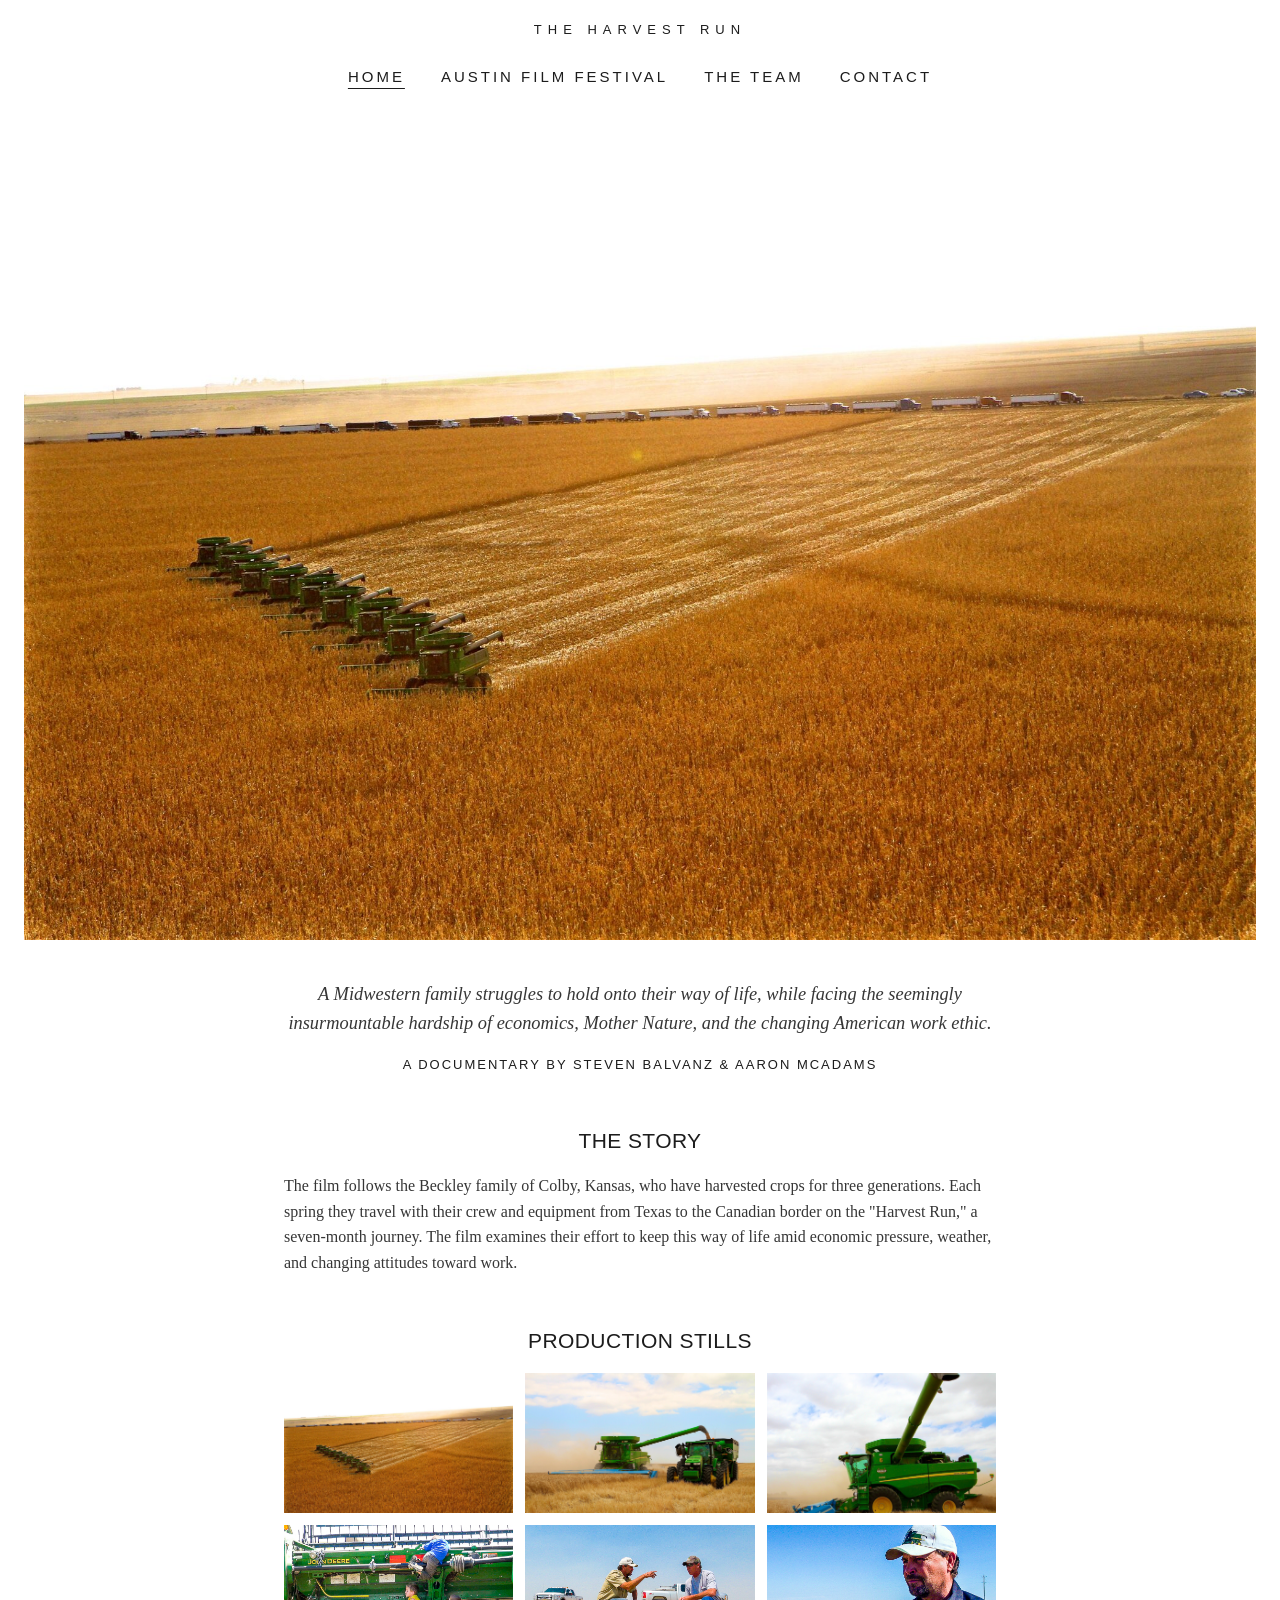
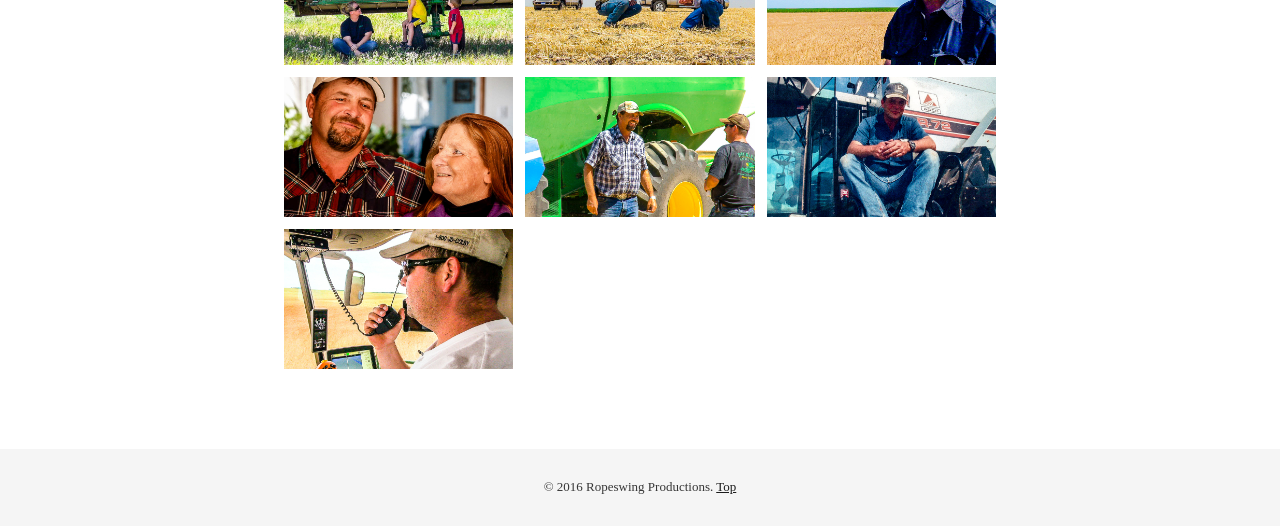
==== index.html @ 019c415d "Match original Harvest Run site styling: white layout, sans headings, header image Co-Authored-By: C" ====
<!DOCTYPE html>
<html lang="en">
<head>
<meta charset="utf-8">
<meta name="viewport" content="width=device-width, initial-scale=1">
<title>The Harvest Run</title>
<link rel="stylesheet" href="/style.css">
</head>
<body>
<header>
  <p class="site-title"><a href="/">The Harvest Run</a></p>
  <nav>
    <a href="/" class="active">Home</a>
    <a href="/aff2016">Austin Film Festival</a>
    <a href="/the-team">The Team</a>
    <a href="/contact">Contact</a>
  </nav>
  <img class="hero" src="/images/still-01.jpg" alt="The Harvest Run">
</header>
<main>
  <p class="tagline">A Midwestern family struggles to hold onto their way of life, while facing the seemingly insurmountable hardship of economics, Mother Nature, and the changing American work ethic.</p>
  <p class="credit">A documentary by Steven Balvanz &amp; Aaron McAdams</p>

  <h2 id="thefilm">The Story</h2>
  <p>The film follows the Beckley family of Colby, Kansas, who have harvested crops for three generations. Each spring they travel with their crew and equipment from Texas to the Canadian border on the "Harvest Run," a seven-month journey. The film examines their effort to keep this way of life amid economic pressure, weather, and changing attitudes toward work.</p>

  <h2 id="trailer">Production Stills</h2>
  <div class="gallery">
    <img src="/images/still-01.jpg" alt="Harvest Run production still: combines in a line across a wheat field, with a convoy of grain trucks">
    <img src="/images/still-02.jpg" alt="Harvest Run production still: a combine and grain cart harvesting wheat">
    <img src="/images/still-03.jpg" alt="Harvest Run production still: a John Deere combine unloading grain">
    <img src="/images/still-04.jpg" alt="Harvest Run production still: a family watches children climb on a John Deere header">
    <img src="/images/still-05.jpg" alt="Harvest Run production still: two men talk in a stubble field beside pickup trucks">
    <img src="/images/still-06.jpg" alt="Harvest Run production still: a man in a cap and a white field">
    <img src="/images/still-07.jpg" alt="Harvest Run production still: an older couple smiling together">
    <img src="/images/still-08.jpg" alt="Harvest Run production still: two men laughing beside a combine">
    <img src="/images/still-09.jpg" alt="Harvest Run production still: a man sitting on the ladder of a combine">
    <img src="/images/still-10.jpg" alt="Harvest Run production still: a man using a radio in a combine cab">
  </div>
</main>
<footer>
  &copy; 2016 Ropeswing Productions. <a href="#top">Top</a>
</footer>
</body>
</html>
---- style.css ----
* { box-sizing: border-box; }
body { margin: 0; font-family: "Georgia", "Times New Roman", serif; font-weight: 500; background: #ffffff; color: #363636; font-size: 16px; line-height: 1.6; }
a { color: #1c1c1c; }
.sans { font-family: "Helvetica Neue", Helvetica, Arial, sans-serif; }

header { padding: 20px 24px 0; text-align: center; }
header .site-title { margin: 0; font-family: "Helvetica Neue", Helvetica, Arial, sans-serif; font-size: 13px; font-weight: 400; letter-spacing: 6px; text-transform: uppercase; }
header .site-title a { color: #1c1c1c; text-decoration: none; }
nav { margin-top: 10px; }
nav a { display: inline-block; padding: 14px 16px; font-family: "Helvetica Neue", Helvetica, Arial, sans-serif; font-size: 15px; letter-spacing: 3px; text-transform: uppercase; color: #1c1c1c; text-decoration: none; }
nav a.active, nav a:hover { text-decoration: underline; text-underline-offset: 6px; }

.hero { display: block; width: 100%; height: auto; margin-top: 16px; }

main { max-width: 760px; margin: 0 auto; padding: 40px 24px; }
h2 { font-family: "Helvetica Neue", Helvetica, Arial, sans-serif; font-weight: 400; font-size: 21px; letter-spacing: 0.4px; text-transform: uppercase; color: #1c1c1c; text-align: center; margin: 48px 0 16px; }
.tagline { font-size: 1.15rem; font-style: italic; text-align: center; margin: 0 0 1rem; }
.credit { text-align: center; font-family: "Helvetica Neue", Helvetica, Arial, sans-serif; text-transform: uppercase; letter-spacing: 2px; font-size: 13px; color: #1c1c1c; }
.gallery { display: grid; grid-template-columns: repeat(auto-fill, minmax(200px, 1fr)); gap: 12px; margin-top: 16px; }
.gallery img { width: 100%; height: 140px; object-fit: cover; display: block; }
.team-member { margin-bottom: 2rem; text-align: center; }
.team-member h3 { margin: 0; font-family: "Helvetica Neue", Helvetica, Arial, sans-serif; font-weight: 400; font-size: 16px; letter-spacing: 2px; text-transform: uppercase; color: #1c1c1c; }
.team-member .role { color: #6b6b6b; font-style: italic; margin: 0 0 0.4rem; }
.screening { margin-bottom: 1.5rem; text-align: center; }
.poster { display: block; max-width: 360px; width: 100%; margin: 24px auto; }
footer { text-align: center; padding: 28px 24px; font-size: 13px; color: #363636; background: #f5f5f5; margin-top: 40px; }
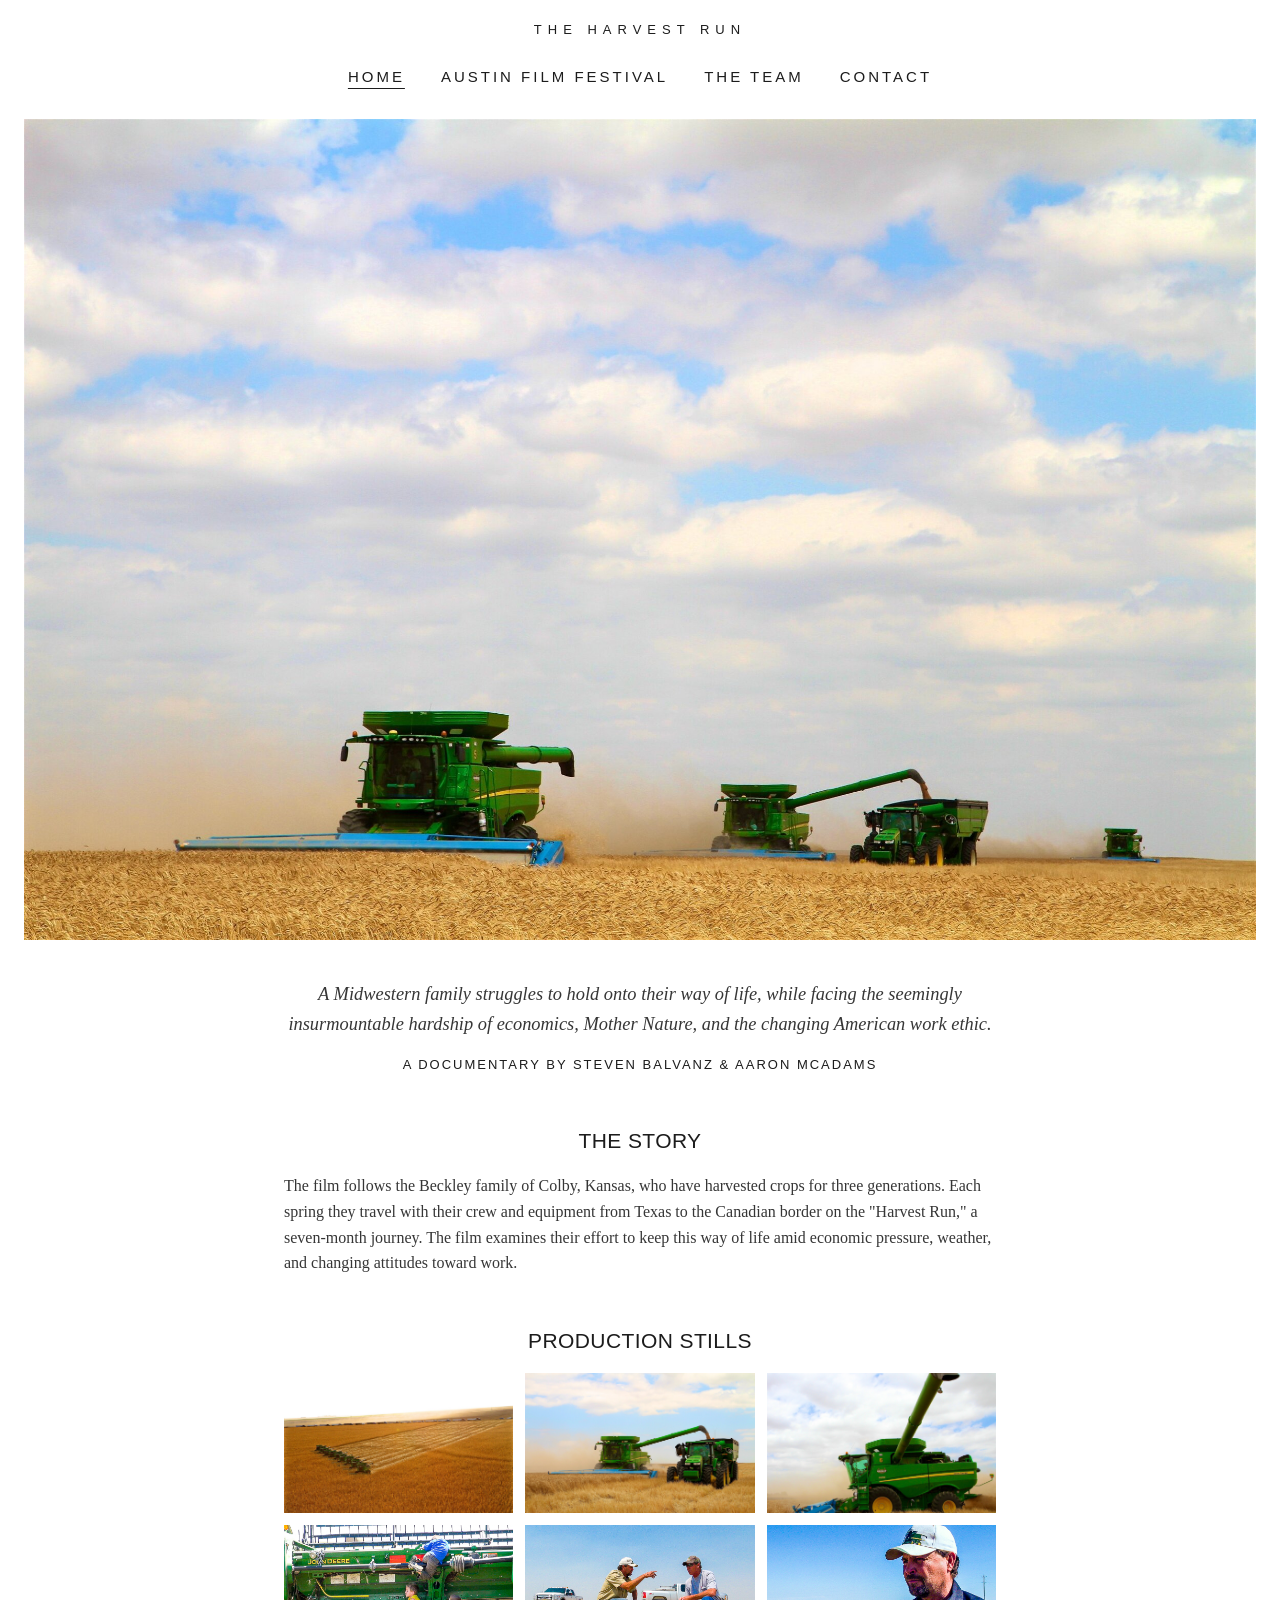
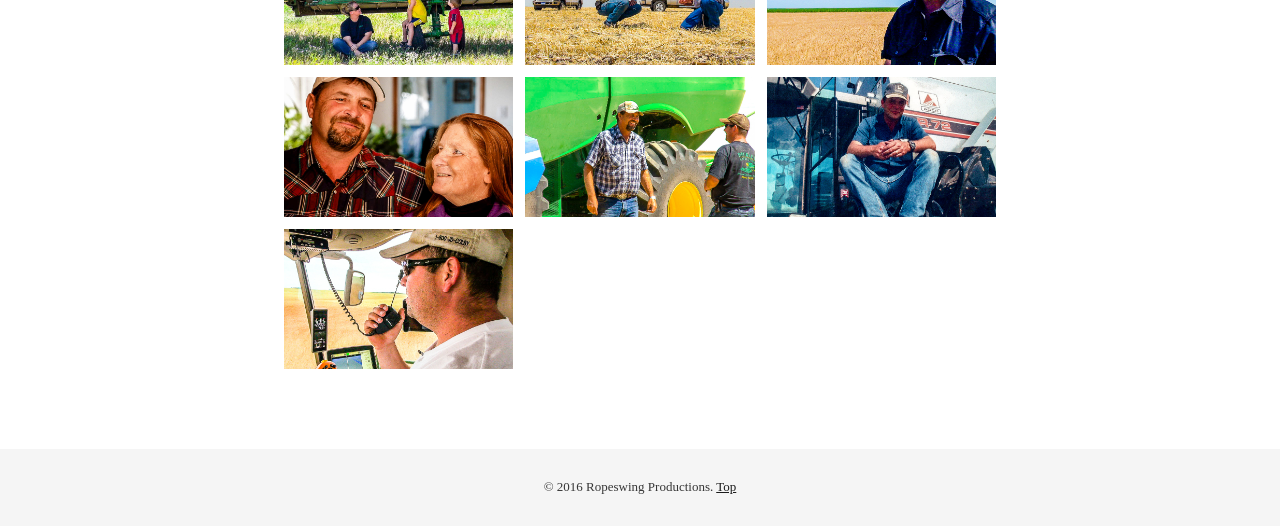
==== commit ad781d39: "Use main header photo on homepage Co-Authored-By: Claude Haiku 5.5 <noreply@anthropic.com> Claude-Se" ====
--- a/index.html
+++ b/index.html
@@ -15,7 +15,7 @@
     <a href="/the-team">The Team</a>
     <a href="/contact">Contact</a>
   </nav>
-  <img class="hero" src="/images/still-01.jpg" alt="The Harvest Run">
+  <img class="hero" src="/images/hero.jpg" alt="The Harvest Run">
 </header>
 <main>
   <p class="tagline">A Midwestern family struggles to hold onto their way of life, while facing the seemingly insurmountable hardship of economics, Mother Nature, and the changing American work ethic.</p>
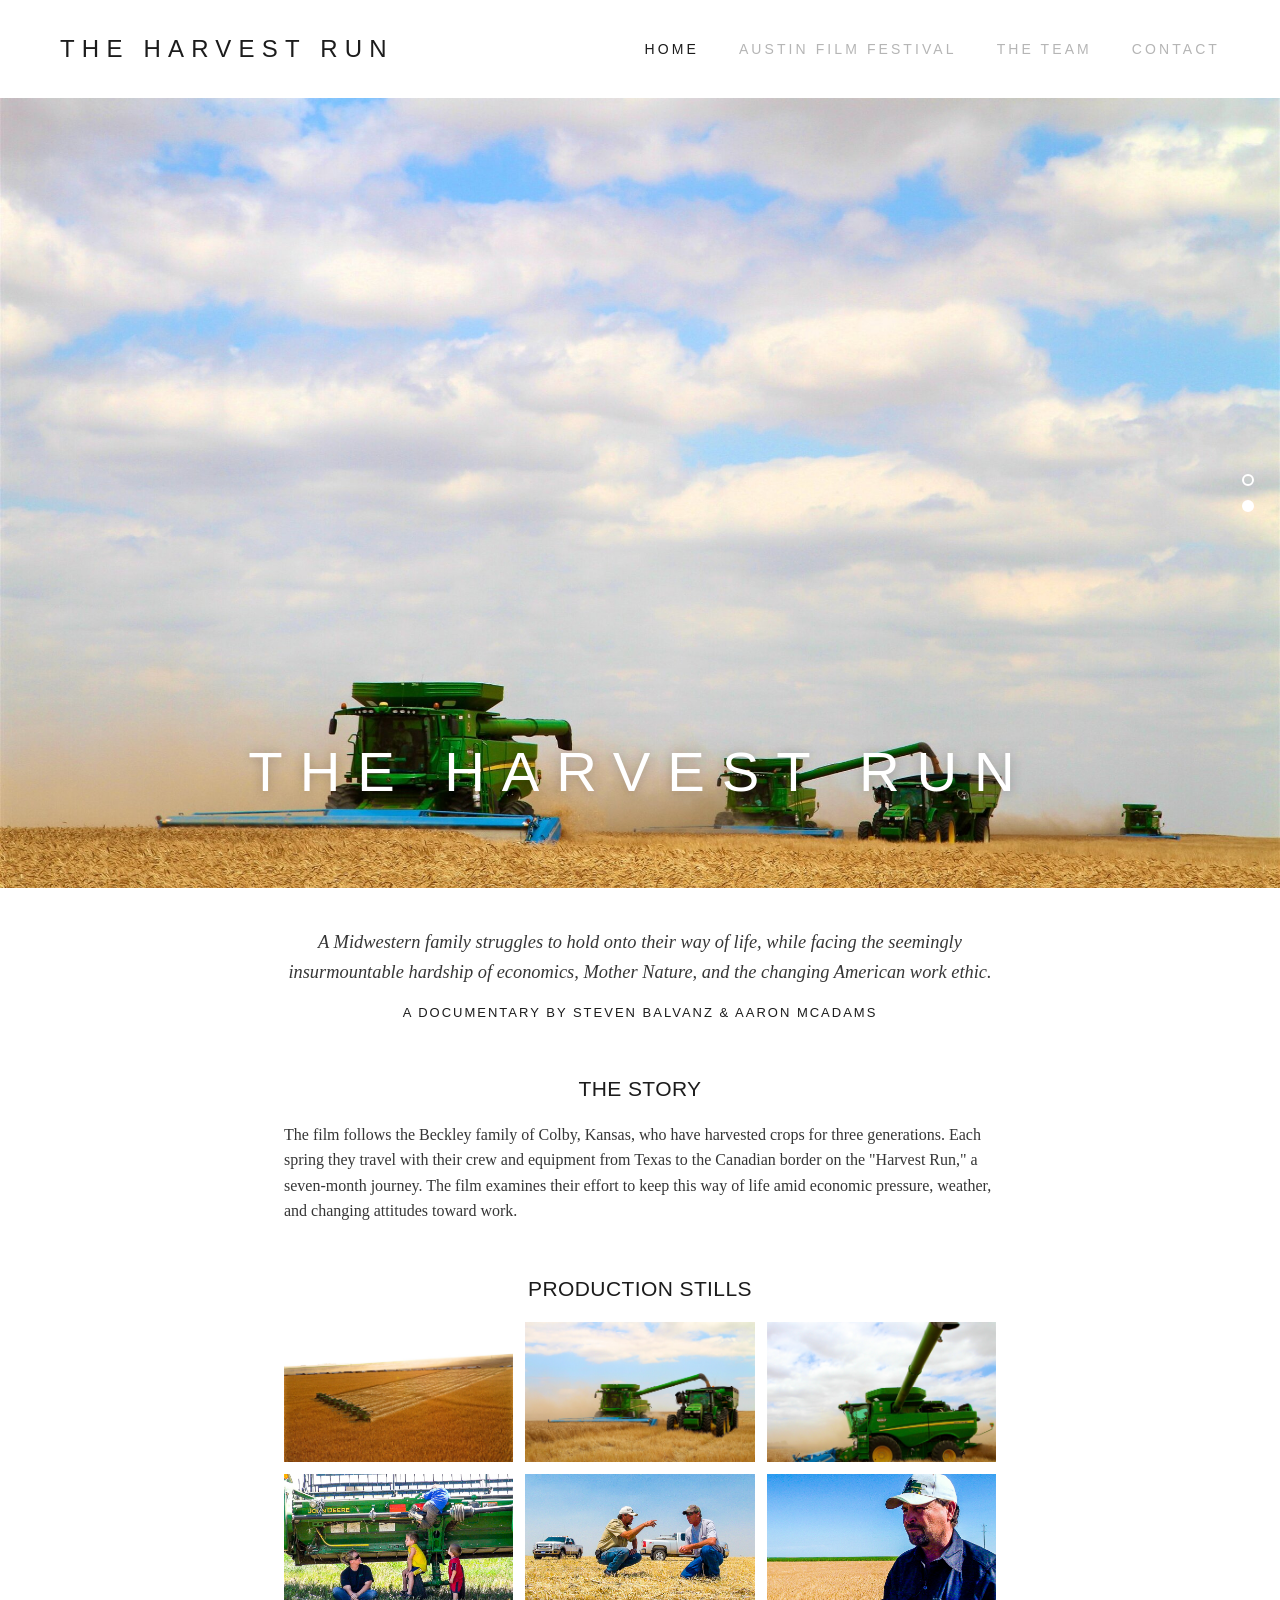
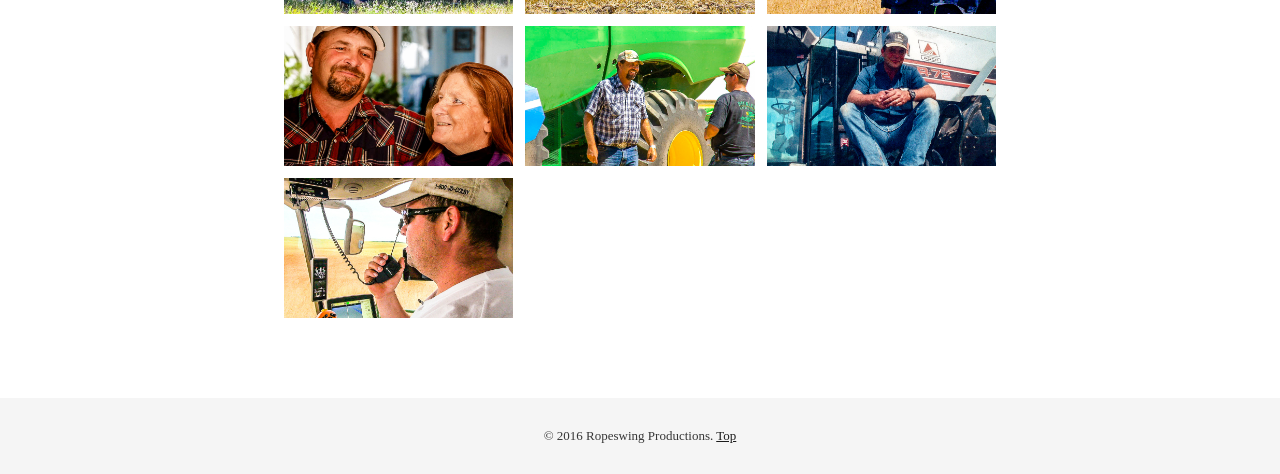
==== commit abeaab3e: "Match original header and full-width banner with title over photo Co-Authored-By: Claude Haiku 5.5 <" ====
--- a/index.html
+++ b/index.html
@@ -8,15 +8,19 @@
 </head>
 <body>
 <header>
-  <p class="site-title"><a href="/">The Harvest Run</a></p>
+  <h1><a href="/">The Harvest Run</a></h1>
   <nav>
     <a href="/" class="active">Home</a>
     <a href="/aff2016">Austin Film Festival</a>
     <a href="/the-team">The Team</a>
     <a href="/contact">Contact</a>
   </nav>
-  <img class="hero" src="/images/hero.jpg" alt="The Harvest Run">
 </header>
+<section class="banner">
+  <img src="/images/hero.jpg" alt="The Harvest Run">
+  <h2 class="banner-title">The Harvest Run</h2>
+  <div class="dots"><span></span><span class="on"></span></div>
+</section>
 <main>
   <p class="tagline">A Midwestern family struggles to hold onto their way of life, while facing the seemingly insurmountable hardship of economics, Mother Nature, and the changing American work ethic.</p>
   <p class="credit">A documentary by Steven Balvanz &amp; Aaron McAdams</p>
--- a/style.css
+++ b/style.css
@@ -1,16 +1,22 @@
 * { box-sizing: border-box; }
 body { margin: 0; font-family: "Georgia", "Times New Roman", serif; font-weight: 500; background: #ffffff; color: #363636; font-size: 16px; line-height: 1.6; }
 a { color: #1c1c1c; }
-.sans { font-family: "Helvetica Neue", Helvetica, Arial, sans-serif; }
 
-header { padding: 20px 24px 0; text-align: center; }
-header .site-title { margin: 0; font-family: "Helvetica Neue", Helvetica, Arial, sans-serif; font-size: 13px; font-weight: 400; letter-spacing: 6px; text-transform: uppercase; }
-header .site-title a { color: #1c1c1c; text-decoration: none; }
-nav { margin-top: 10px; }
-nav a { display: inline-block; padding: 14px 16px; font-family: "Helvetica Neue", Helvetica, Arial, sans-serif; font-size: 15px; letter-spacing: 3px; text-transform: uppercase; color: #1c1c1c; text-decoration: none; }
-nav a.active, nav a:hover { text-decoration: underline; text-underline-offset: 6px; }
+/* Top bar: logo left, nav right */
+header { display: flex; justify-content: space-between; align-items: center; flex-wrap: wrap; padding: 30px 60px; background: #ffffff; }
+header h1, header .site-title { margin: 0; font-family: "Helvetica Neue", Helvetica, Arial, sans-serif; font-size: 24px; font-weight: 300; letter-spacing: 0.3em; text-transform: uppercase; }
+header h1 a, header .site-title a { color: #1c1c1c; text-decoration: none; }
+nav { display: flex; gap: 40px; }
+nav a { font-family: "Helvetica Neue", Helvetica, Arial, sans-serif; font-size: 14px; font-weight: 300; letter-spacing: 0.22em; text-transform: uppercase; color: #b5b5b5; text-decoration: none; }
+nav a.active, nav a:hover { color: #1c1c1c; }
 
-.hero { display: block; width: 100%; height: auto; margin-top: 16px; }
+/* Banner with title over the photo (home page) */
+.banner { position: relative; width: 100%; height: calc(100vh - 110px); min-height: 520px; overflow: hidden; background: #ddd; }
+.banner img { position: absolute; inset: 0; width: 100%; height: 100%; object-fit: cover; }
+.banner-title { position: absolute; left: 0; right: 0; bottom: 9%; margin: 0; text-align: center; color: #ffffff; font-family: "Helvetica Neue", Helvetica, Arial, sans-serif; font-weight: 300; font-size: clamp(32px, 4.4vw, 64px); letter-spacing: 0.3em; text-transform: uppercase; text-shadow: 0 1px 12px rgba(0,0,0,0.25); }
+.dots { position: absolute; right: 26px; top: 50%; transform: translateY(-50%); display: flex; flex-direction: column; gap: 14px; }
+.dots span { width: 12px; height: 12px; border: 2px solid #ffffff; border-radius: 50%; box-sizing: border-box; background: transparent; }
+.dots span.on { background: #ffffff; }
 
 main { max-width: 760px; margin: 0 auto; padding: 40px 24px; }
 h2 { font-family: "Helvetica Neue", Helvetica, Arial, sans-serif; font-weight: 400; font-size: 21px; letter-spacing: 0.4px; text-transform: uppercase; color: #1c1c1c; text-align: center; margin: 48px 0 16px; }
@@ -24,3 +30,10 @@
 .screening { margin-bottom: 1.5rem; text-align: center; }
 .poster { display: block; max-width: 360px; width: 100%; margin: 24px auto; }
 footer { text-align: center; padding: 28px 24px; font-size: 13px; color: #363636; background: #f5f5f5; margin-top: 40px; }
+
+@media (max-width: 720px) {
+  header { padding: 20px 24px; }
+  nav { gap: 18px; }
+  nav a { font-size: 11px; letter-spacing: 0.12em; }
+  header h1, header .site-title { font-size: 18px; }
+}
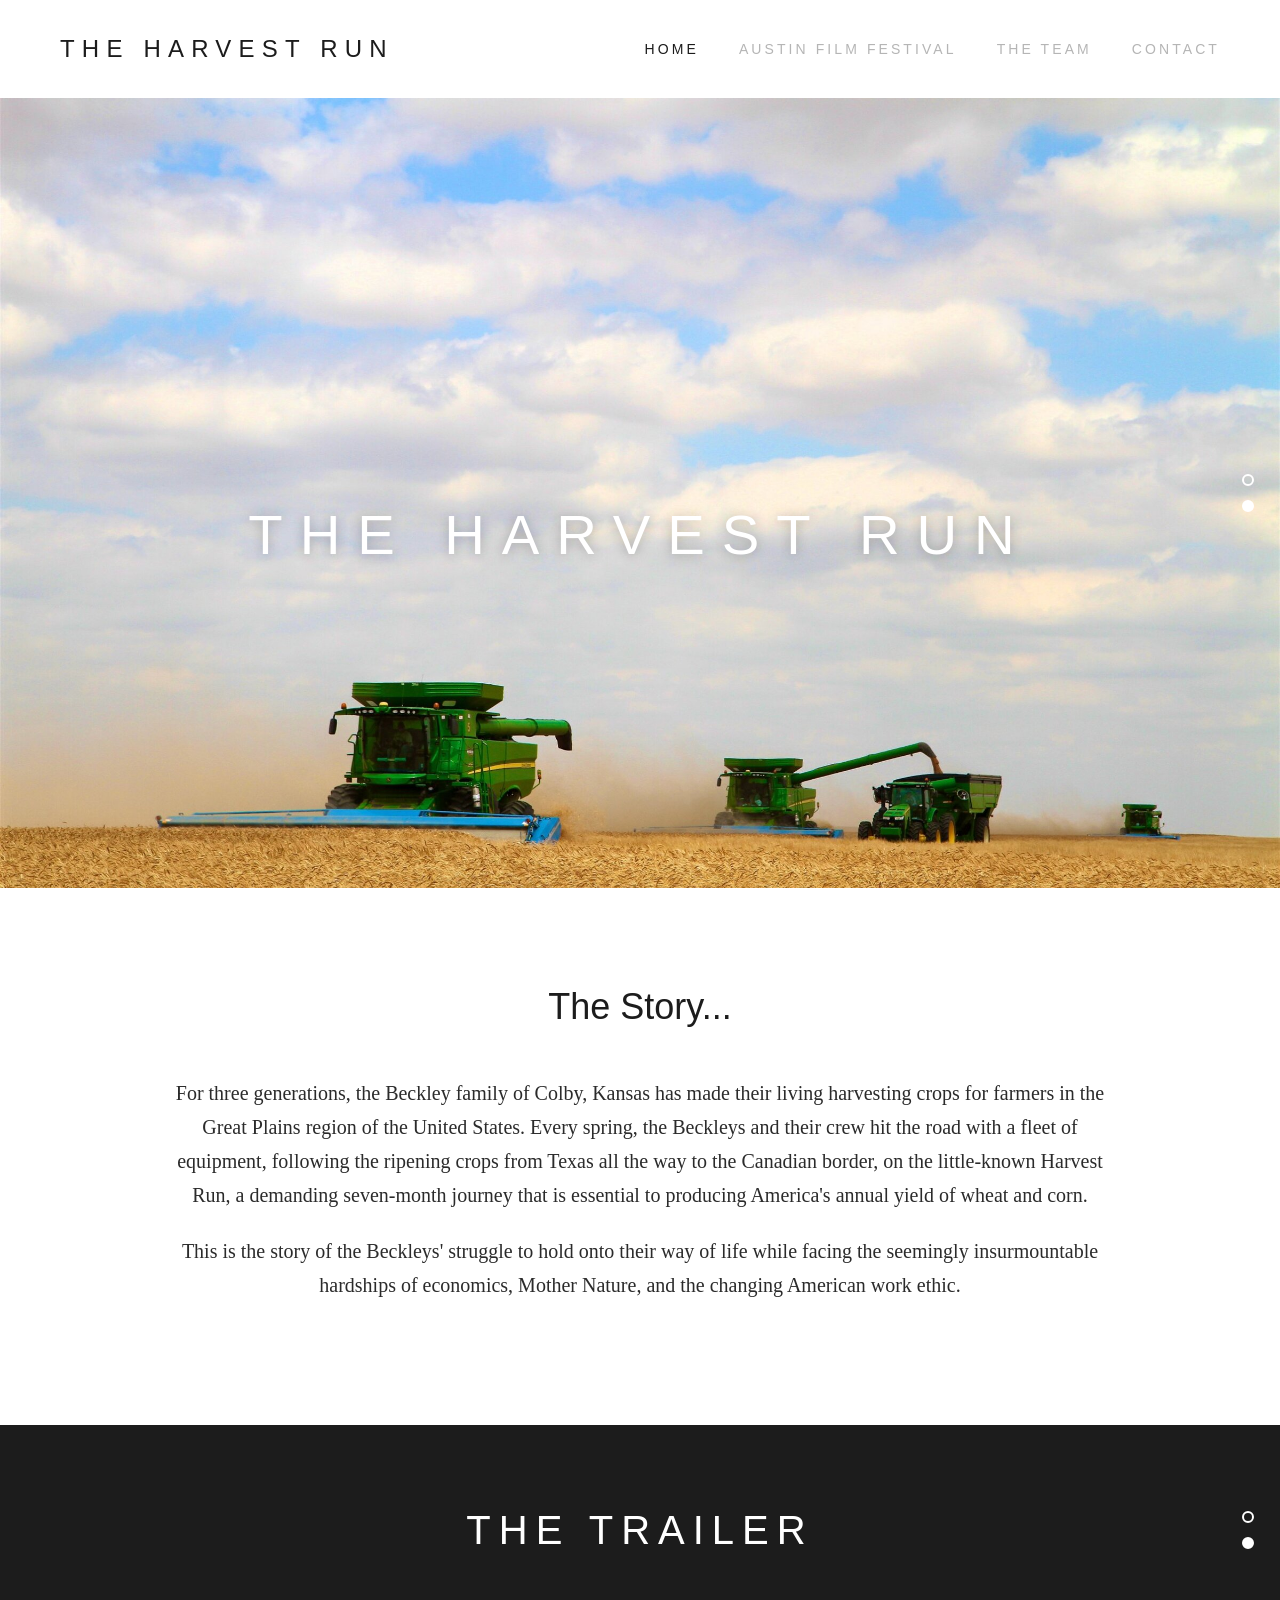
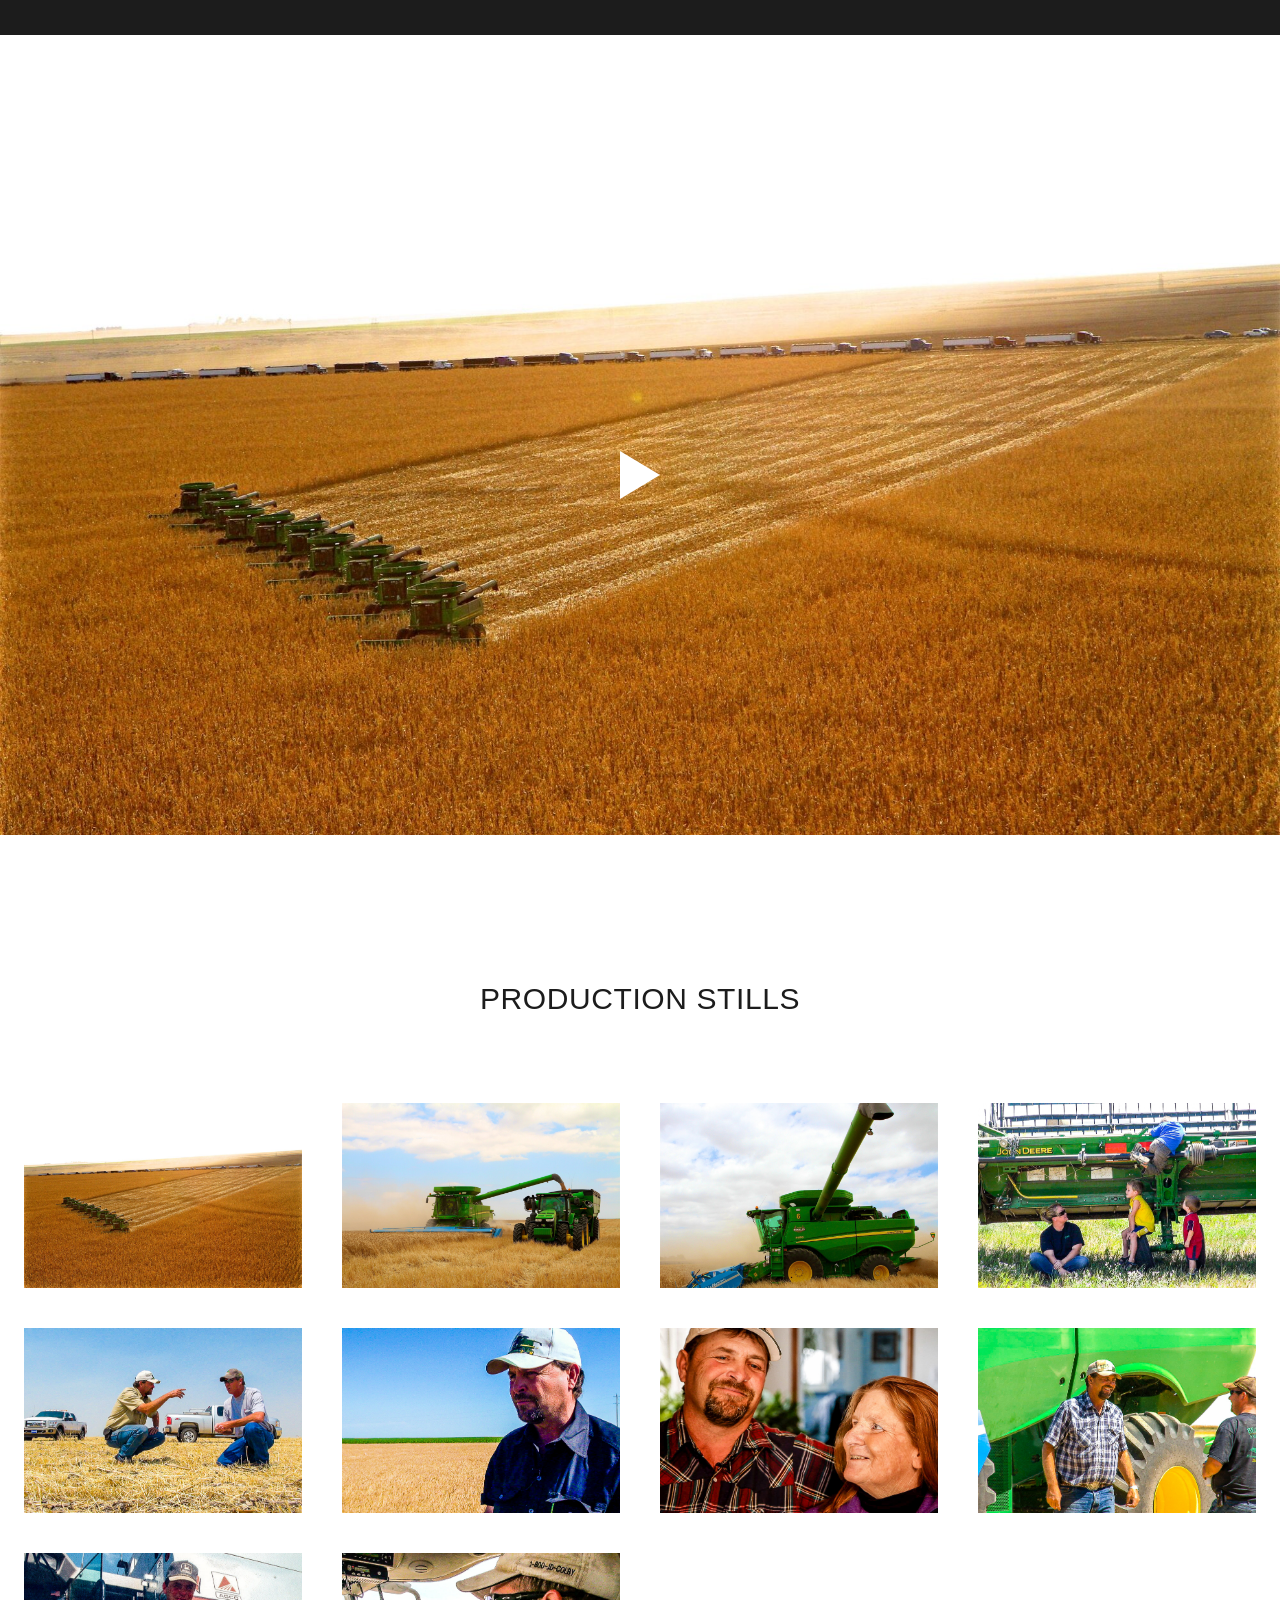
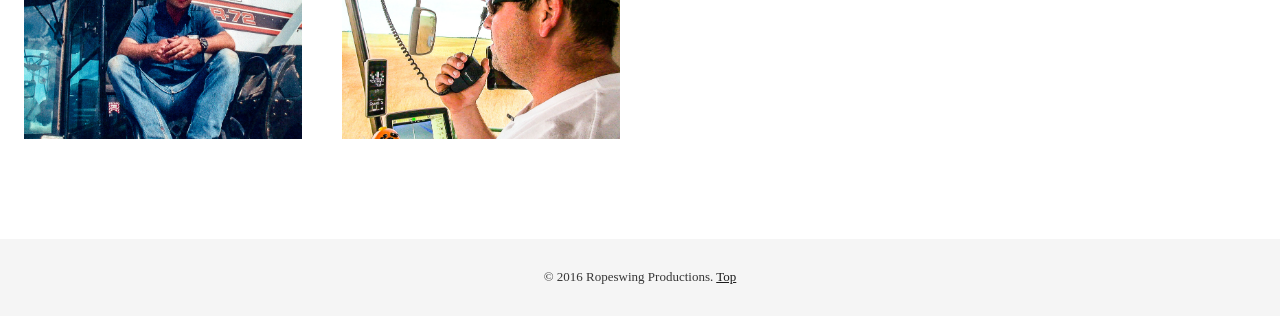
==== commit bb7d9e4a: "Match original story, trailer, and stills sections; add Vimeo embed slot Co-Authored-By: Claude Haik" ====
--- a/index.html
+++ b/index.html
@@ -16,20 +16,34 @@
     <a href="/contact">Contact</a>
   </nav>
 </header>
+
 <section class="banner">
   <img src="/images/hero.jpg" alt="The Harvest Run">
   <h2 class="banner-title">The Harvest Run</h2>
   <div class="dots"><span></span><span class="on"></span></div>
 </section>
-<main>
-  <p class="tagline">A Midwestern family struggles to hold onto their way of life, while facing the seemingly insurmountable hardship of economics, Mother Nature, and the changing American work ethic.</p>
-  <p class="credit">A documentary by Steven Balvanz &amp; Aaron McAdams</p>
 
-  <h2 id="thefilm">The Story</h2>
-  <p>The film follows the Beckley family of Colby, Kansas, who have harvested crops for three generations. Each spring they travel with their crew and equipment from Texas to the Canadian border on the "Harvest Run," a seven-month journey. The film examines their effort to keep this way of life amid economic pressure, weather, and changing attitudes toward work.</p>
+<section class="story" id="thefilm">
+  <h2>The Story...</h2>
+  <p>For three generations, the Beckley family of Colby, Kansas has made their living harvesting crops for farmers in the Great Plains region of the United States. Every spring, the Beckleys and their crew hit the road with a fleet of equipment, following the ripening crops from Texas all the way to the Canadian border, on the little-known Harvest Run, a demanding seven-month journey that is essential to producing America's annual yield of wheat and corn.</p>
+  <p>This is the story of the Beckleys' struggle to hold onto their way of life while facing the seemingly insurmountable hardships of economics, Mother Nature, and the changing American work ethic.</p>
+</section>
 
-  <h2 id="trailer">Production Stills</h2>
-  <div class="gallery">
+<section class="trailer-band" id="trailer">
+  <h2>The Trailer</h2>
+  <div class="dots"><span></span><span class="on"></span></div>
+</section>
+
+<section class="trailer">
+  <!-- Once the Vimeo video ID is known, replace the poster block below with:
+       <iframe src="https://player.vimeo.com/video/VIDEO_ID" allow="autoplay; fullscreen; picture-in-picture" allowfullscreen title="The Harvest Run trailer"></iframe> -->
+  <img src="/images/still-01.jpg" alt="The Harvest Run trailer">
+  <span class="play" aria-hidden="true"></span>
+</section>
+
+<section class="stills">
+  <h2>Production Stills</h2>
+  <div class="grid">
     <img src="/images/still-01.jpg" alt="Harvest Run production still: combines in a line across a wheat field, with a convoy of grain trucks">
     <img src="/images/still-02.jpg" alt="Harvest Run production still: a combine and grain cart harvesting wheat">
     <img src="/images/still-03.jpg" alt="Harvest Run production still: a John Deere combine unloading grain">
@@ -41,7 +55,8 @@
     <img src="/images/still-09.jpg" alt="Harvest Run production still: a man sitting on the ladder of a combine">
     <img src="/images/still-10.jpg" alt="Harvest Run production still: a man using a radio in a combine cab">
   </div>
-</main>
+</section>
+
 <footer>
   &copy; 2016 Ropeswing Productions. <a href="#top">Top</a>
 </footer>
--- a/style.css
+++ b/style.css
@@ -13,27 +13,52 @@
 /* Banner with title over the photo (home page) */
 .banner { position: relative; width: 100%; height: calc(100vh - 110px); min-height: 520px; overflow: hidden; background: #ddd; }
 .banner img { position: absolute; inset: 0; width: 100%; height: 100%; object-fit: cover; }
-.banner-title { position: absolute; left: 0; right: 0; bottom: 9%; margin: 0; text-align: center; color: #ffffff; font-family: "Helvetica Neue", Helvetica, Arial, sans-serif; font-weight: 300; font-size: clamp(32px, 4.4vw, 64px); letter-spacing: 0.3em; text-transform: uppercase; text-shadow: 0 1px 12px rgba(0,0,0,0.25); }
+.banner-title { position: absolute; left: 0; right: 0; bottom: 39%; margin: 0; text-align: center; color: #ffffff; font-family: "Helvetica Neue", Helvetica, Arial, sans-serif; font-weight: 300; font-size: clamp(32px, 4.4vw, 64px); letter-spacing: 0.3em; text-transform: uppercase; text-shadow: 0 1px 12px rgba(0,0,0,0.25); }
 .dots { position: absolute; right: 26px; top: 50%; transform: translateY(-50%); display: flex; flex-direction: column; gap: 14px; }
 .dots span { width: 12px; height: 12px; border: 2px solid #ffffff; border-radius: 50%; box-sizing: border-box; background: transparent; }
 .dots span.on { background: #ffffff; }
 
+h2 { font-family: "Helvetica Neue", Helvetica, Arial, sans-serif; font-weight: 400; font-size: 21px; letter-spacing: 0.4px; text-transform: uppercase; color: #1c1c1c; text-align: center; margin: 0 0 40px; }
+
+/* Story */
+.story { max-width: 1000px; margin: 0 auto; padding: 90px 24px 60px; text-align: center; }
+.story h2 { font-size: 36px; font-weight: 300; letter-spacing: 0; text-transform: none; margin-bottom: 40px; }
+.story p { font-size: 20px; line-height: 1.7; color: #2b2b2b; margin: 0 0 1.4rem; }
+
+/* Trailer band */
+.trailer-band { position: relative; background: #1c1c1c; height: 210px; display: flex; align-items: center; justify-content: center; margin-top: 40px; }
+.trailer-band h2 { color: #ffffff; margin: 0; font-size: 40px; font-weight: 300; letter-spacing: 0.2em; }
+.trailer-band .dots { right: 26px; }
+
+/* Trailer video */
+.trailer { position: relative; max-width: 1400px; aspect-ratio: 16 / 9; margin: 80px auto; overflow: hidden; background: #ddd; }
+.trailer img { width: 100%; height: 100%; object-fit: cover; display: block; }
+.trailer iframe { position: absolute; inset: 0; width: 100%; height: 100%; border: 0; }
+.play { position: absolute; left: 50%; top: 50%; transform: translate(-50%, -50%); width: 0; height: 0; border-left: 40px solid #ffffff; border-top: 24px solid transparent; border-bottom: 24px solid transparent; }
+
+/* Stills */
+.stills { max-width: 1400px; margin: 0 auto; padding: 60px 24px 100px; }
+.stills h2 { margin-bottom: 80px; font-size: 30px; font-weight: 300; letter-spacing: 0.02em; }
+.stills .grid { display: grid; grid-template-columns: repeat(4, 1fr); gap: 40px; }
+.stills .grid img { width: 100%; aspect-ratio: 3 / 2; object-fit: cover; display: block; }
+
+footer { text-align: center; padding: 28px 24px; font-size: 13px; color: #363636; background: #f5f5f5; }
+
+/* Inner pages (Austin Film Festival, The Team, Contact) */
 main { max-width: 760px; margin: 0 auto; padding: 40px 24px; }
-h2 { font-family: "Helvetica Neue", Helvetica, Arial, sans-serif; font-weight: 400; font-size: 21px; letter-spacing: 0.4px; text-transform: uppercase; color: #1c1c1c; text-align: center; margin: 48px 0 16px; }
-.tagline { font-size: 1.15rem; font-style: italic; text-align: center; margin: 0 0 1rem; }
-.credit { text-align: center; font-family: "Helvetica Neue", Helvetica, Arial, sans-serif; text-transform: uppercase; letter-spacing: 2px; font-size: 13px; color: #1c1c1c; }
-.gallery { display: grid; grid-template-columns: repeat(auto-fill, minmax(200px, 1fr)); gap: 12px; margin-top: 16px; }
-.gallery img { width: 100%; height: 140px; object-fit: cover; display: block; }
 .team-member { margin-bottom: 2rem; text-align: center; }
 .team-member h3 { margin: 0; font-family: "Helvetica Neue", Helvetica, Arial, sans-serif; font-weight: 400; font-size: 16px; letter-spacing: 2px; text-transform: uppercase; color: #1c1c1c; }
 .team-member .role { color: #6b6b6b; font-style: italic; margin: 0 0 0.4rem; }
 .screening { margin-bottom: 1.5rem; text-align: center; }
 .poster { display: block; max-width: 360px; width: 100%; margin: 24px auto; }
-footer { text-align: center; padding: 28px 24px; font-size: 13px; color: #363636; background: #f5f5f5; margin-top: 40px; }
 
+@media (max-width: 900px) {
+  .stills .grid { grid-template-columns: repeat(2, 1fr); gap: 24px; }
+}
 @media (max-width: 720px) {
   header { padding: 20px 24px; }
   nav { gap: 18px; }
   nav a { font-size: 11px; letter-spacing: 0.12em; }
   header h1, header .site-title { font-size: 18px; }
+  .story p { font-size: 17px; }
 }
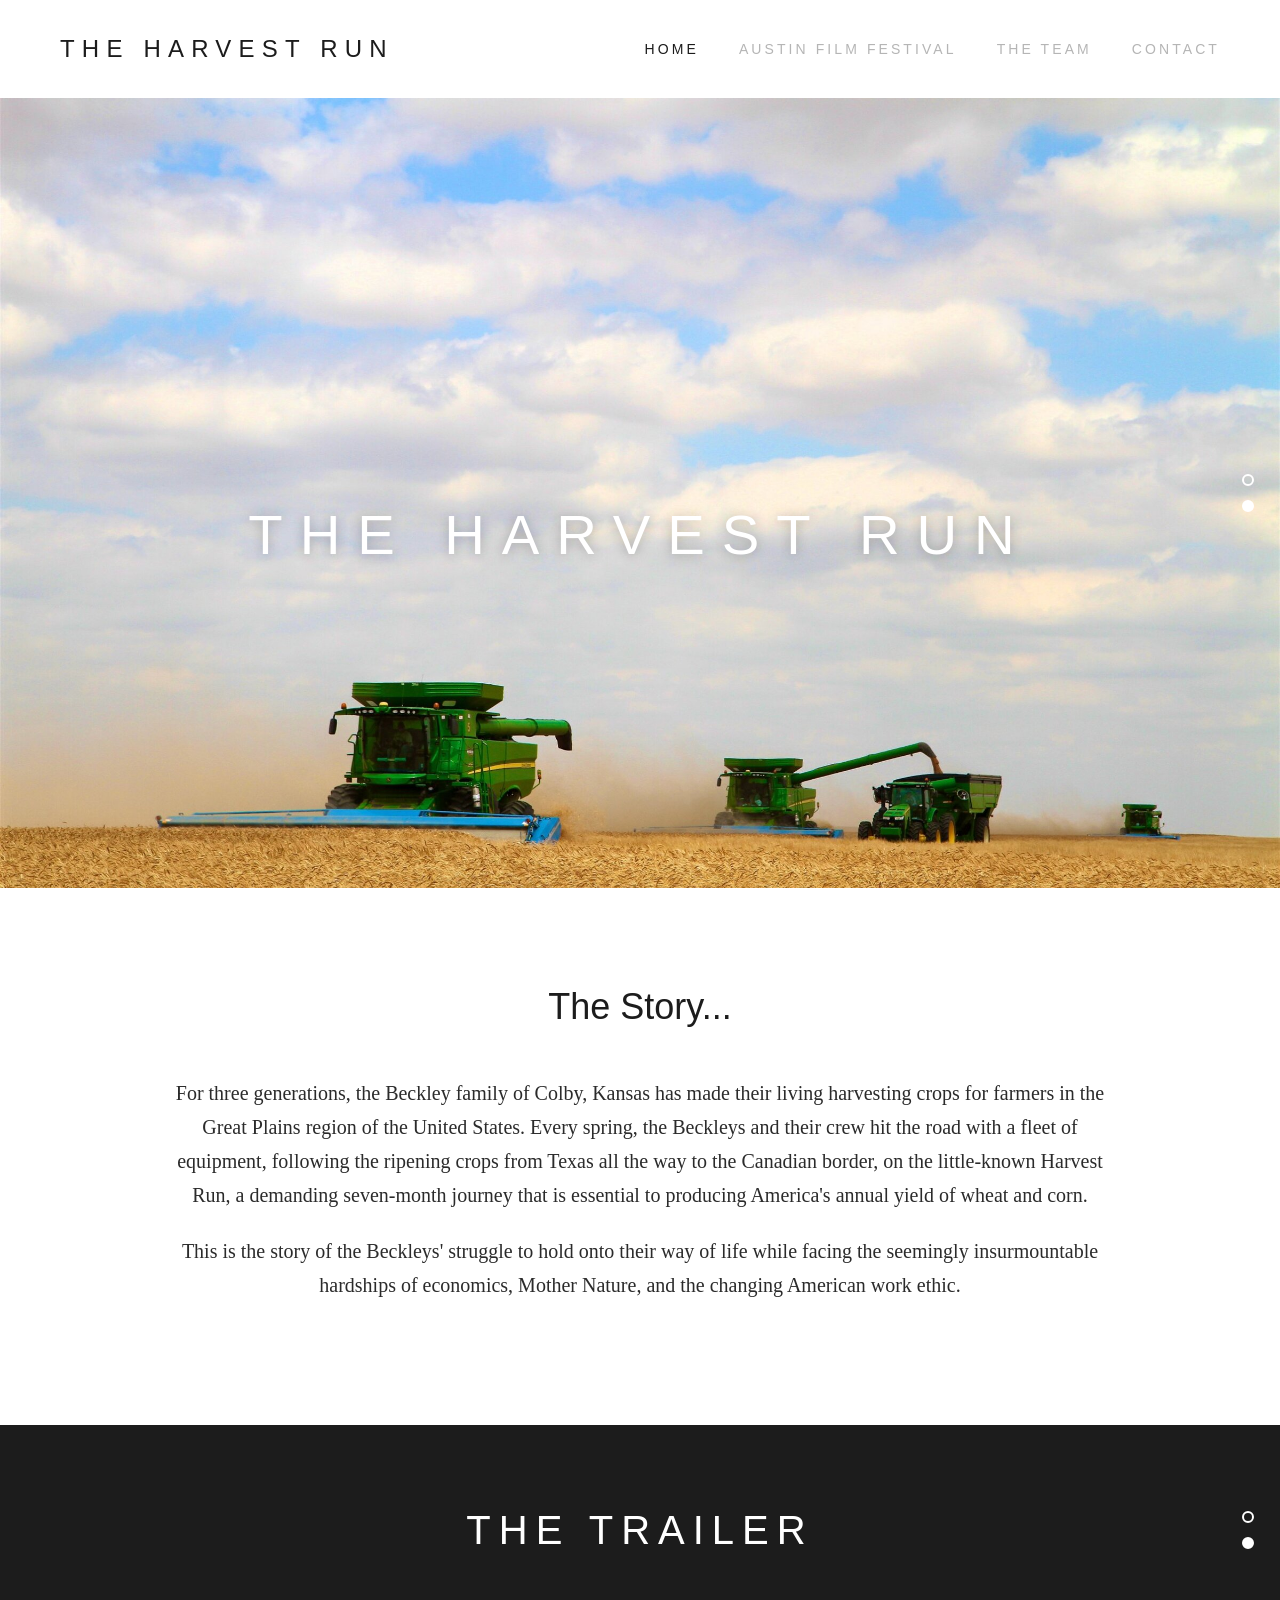
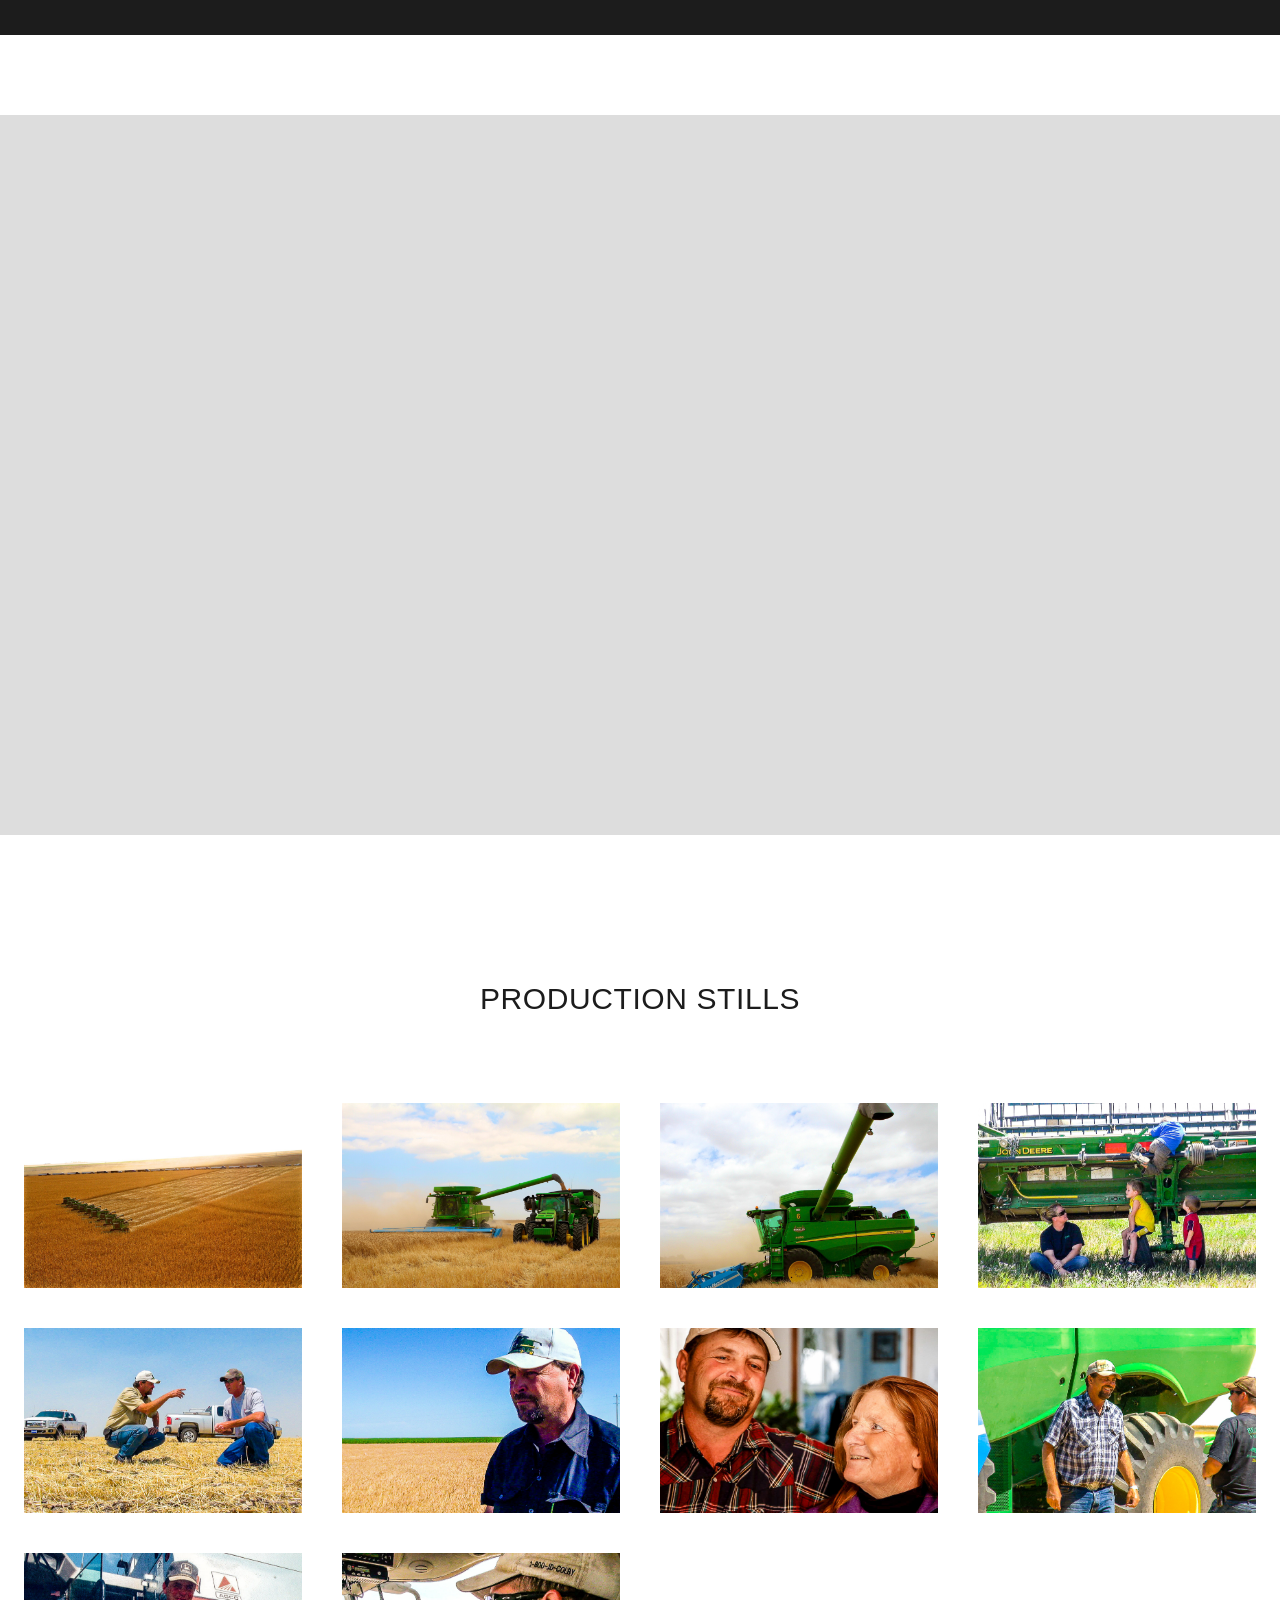
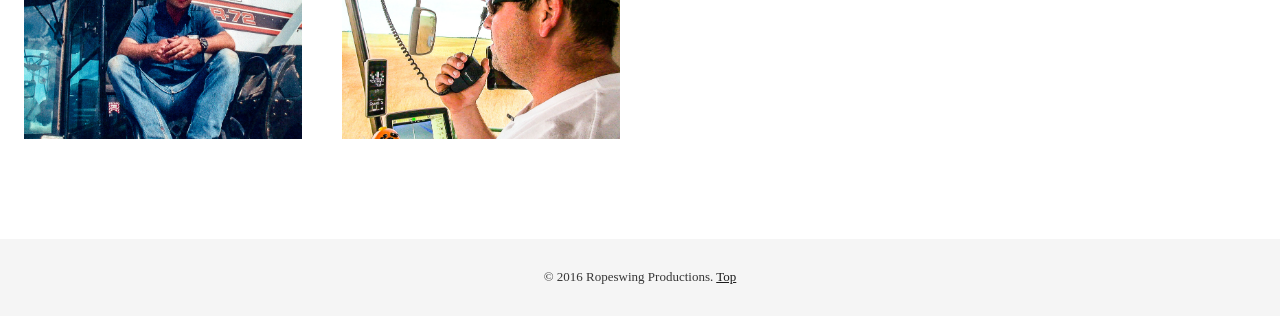
==== commit eb024072: "Embed Vimeo trailer on homepage Co-Authored-By: Claude Haiku 5.5 <noreply@anthropic.com> Claude-Sess" ====
--- a/index.html
+++ b/index.html
@@ -35,10 +35,7 @@
 </section>
 
 <section class="trailer">
-  <!-- Once the Vimeo video ID is known, replace the poster block below with:
-       <iframe src="https://player.vimeo.com/video/VIDEO_ID" allow="autoplay; fullscreen; picture-in-picture" allowfullscreen title="The Harvest Run trailer"></iframe> -->
-  <img src="/images/still-01.jpg" alt="The Harvest Run trailer">
-  <span class="play" aria-hidden="true"></span>
+  <iframe src="https://player.vimeo.com/video/179141311?badge=0&amp;autopause=0" allow="autoplay; fullscreen; picture-in-picture; clipboard-write; encrypted-media; web-share" referrerpolicy="strict-origin-when-cross-origin" allowfullscreen title="The Harvest Run - Trailer"></iframe>
 </section>
 
 <section class="stills">
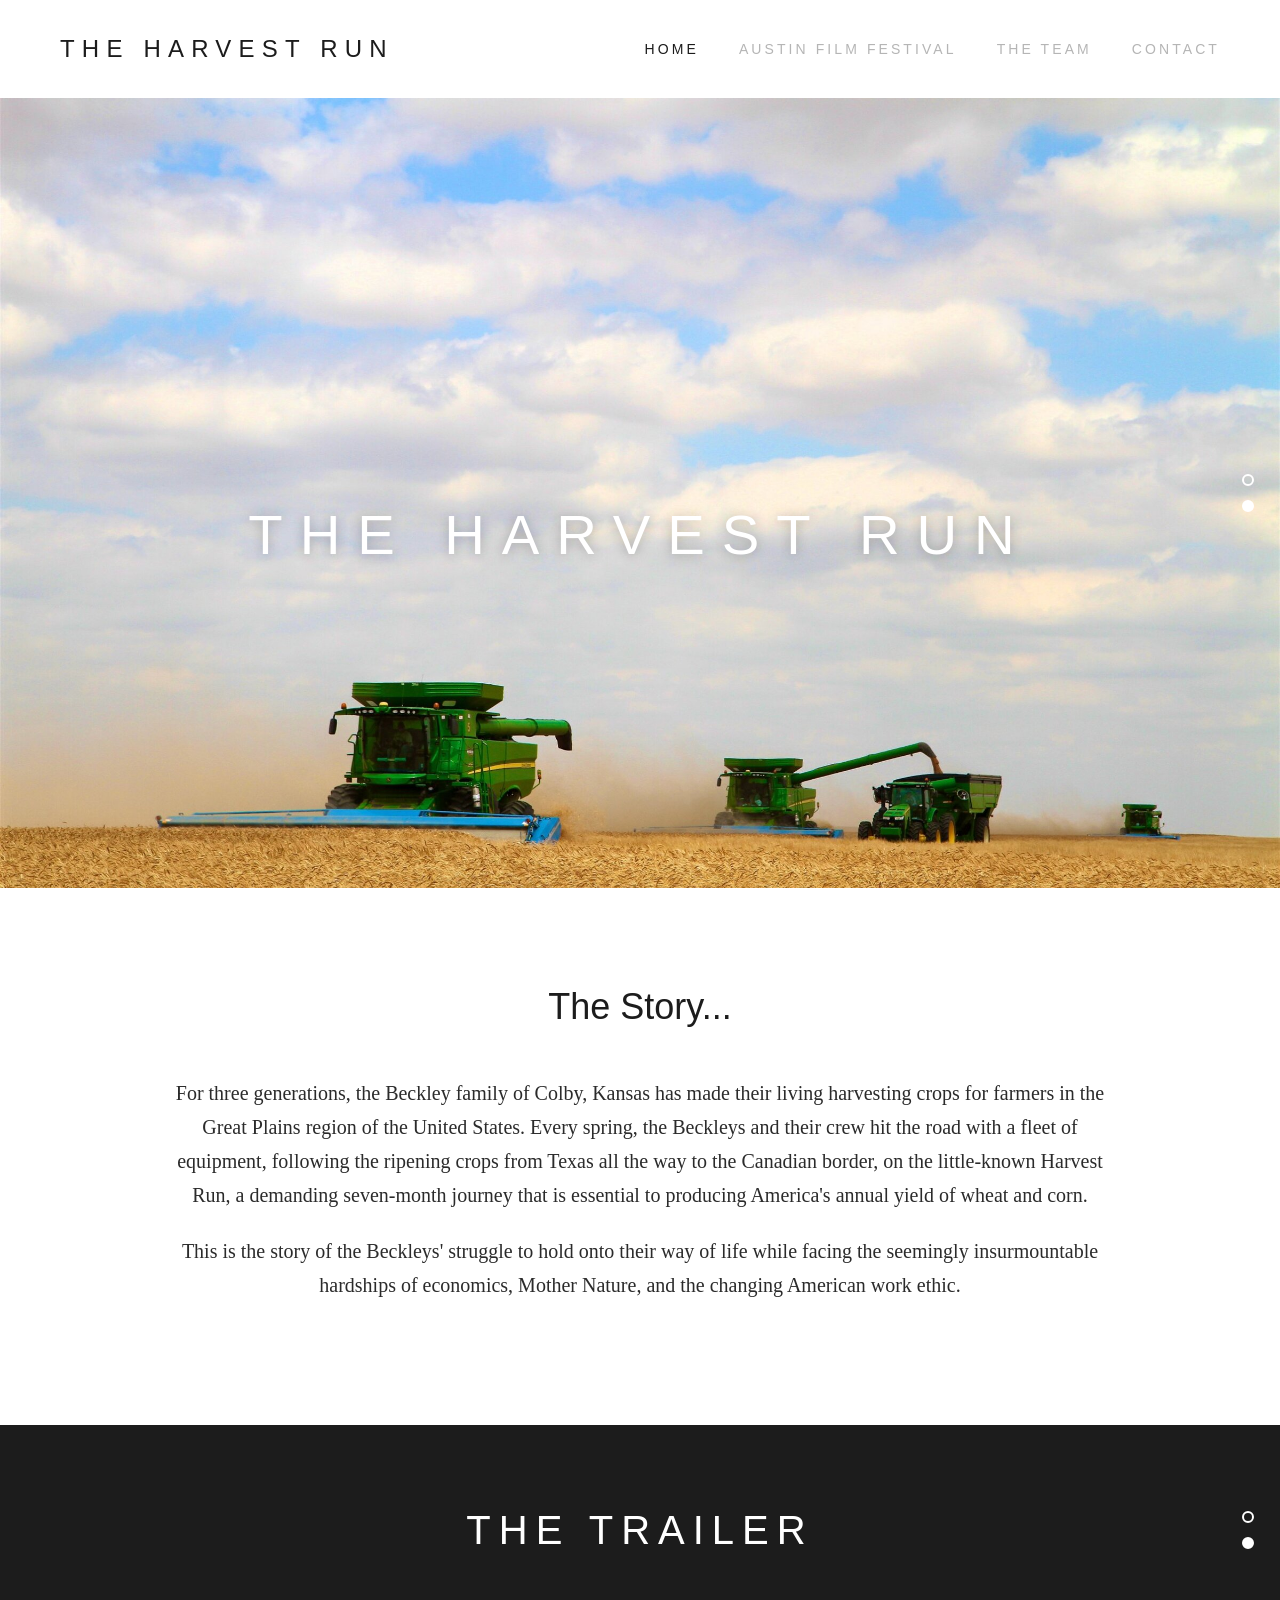
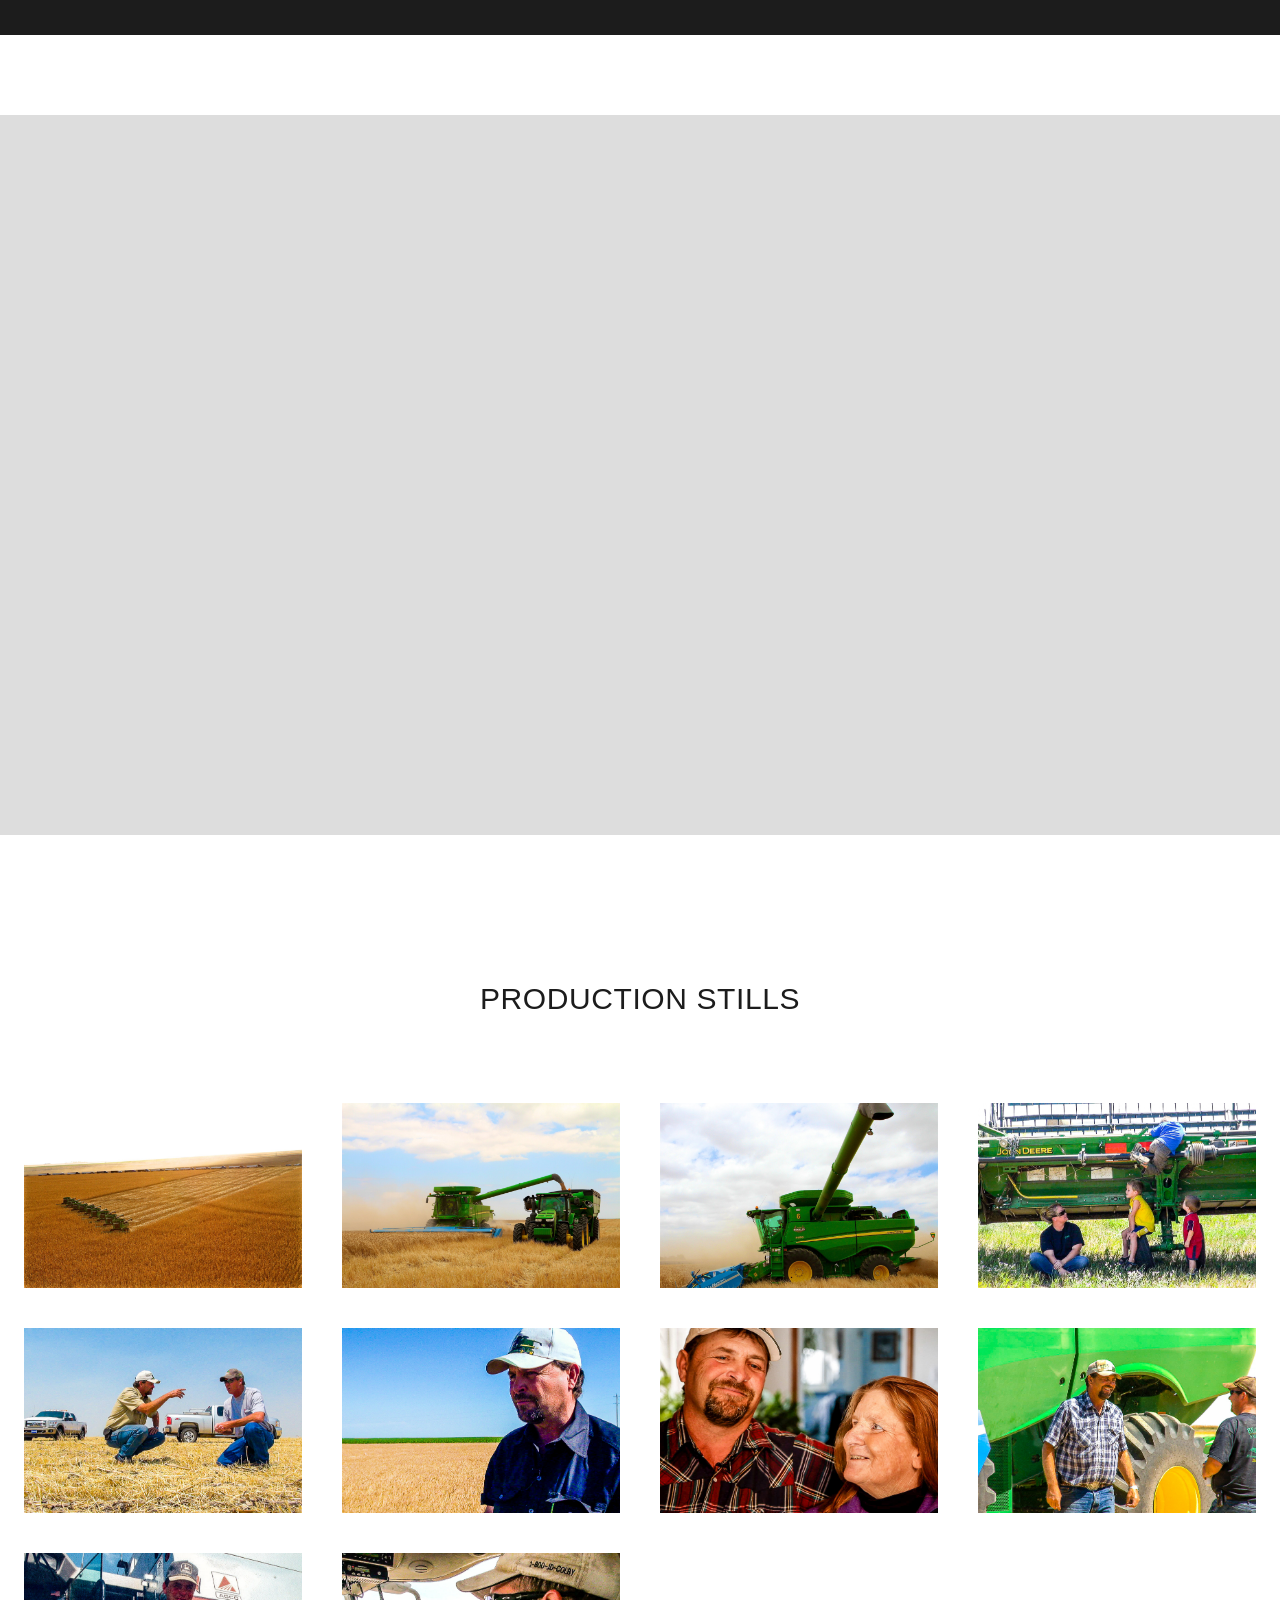
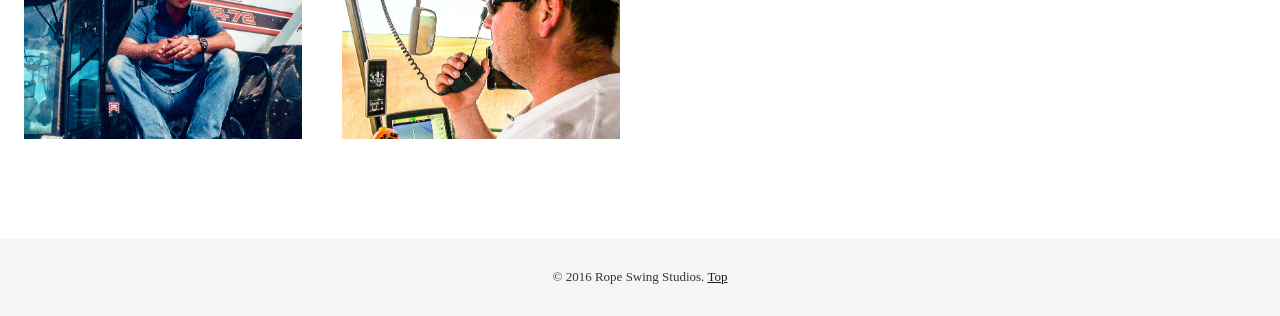
==== commit bc400539: "Update footer company name to Rope Swing Studios Co-Authored-By: Claude Haiku 5.5 <noreply@anthropic" ====
--- a/index.html
+++ b/index.html
@@ -55,7 +55,7 @@
 </section>
 
 <footer>
-  &copy; 2016 Ropeswing Productions. <a href="#top">Top</a>
+  &copy; 2016 Rope Swing Studios. <a href="#top">Top</a>
 </footer>
 </body>
 </html>
--- a/style.css
+++ b/style.css
@@ -44,7 +44,55 @@
 
 footer { text-align: center; padding: 28px 24px; font-size: 13px; color: #363636; background: #f5f5f5; }
 
-/* Inner pages (Austin Film Festival, The Team, Contact) */
+/* Austin Film Festival page */
+.page-band { background: #1c1c1c; height: 405px; display: flex; align-items: center; justify-content: center; }
+.page-band h2 { color: #ffffff; margin: 0; font-size: 48px; font-weight: 300; letter-spacing: 0.25em; }
+.aff-intro { max-width: 960px; margin: 0 auto; padding: 90px 24px 40px; text-align: center; }
+.aff-intro .laurel { width: 360px; max-width: 80%; display: block; margin: 0 auto 40px; }
+.aff-intro h3 { font-family: "Helvetica Neue", Helvetica, Arial, sans-serif; font-weight: 300; font-size: 40px; color: #1c1c1c; margin: 0 0 30px; }
+.aff-intro p { font-size: 20px; line-height: 1.7; color: #2b2b2b; margin: 0; }
+.screening-block { max-width: 1100px; margin: 0 auto; padding: 90px 24px 40px; display: grid; grid-template-columns: 360px 1fr; gap: 80px; align-items: start; }
+.screening-poster { width: 100%; display: block; }
+.screening-info h4 { font-family: "Helvetica Neue", Helvetica, Arial, sans-serif; font-weight: 300; font-size: 24px; letter-spacing: 0.2em; text-transform: uppercase; color: #1c1c1c; margin: 0 0 30px; }
+.screening-info p { font-size: 20px; line-height: 1.7; color: #2b2b2b; margin: 0 0 1.4rem; }
+.learn-more { display: inline-block; margin-top: 30px; padding: 20px 44px; border: 3px solid #1c1c1c; font-family: "Helvetica Neue", Helvetica, Arial, sans-serif; font-size: 16px; letter-spacing: 0.2em; text-transform: uppercase; color: #1c1c1c; text-decoration: none; }
+.learn-more:hover { background: #1c1c1c; color: #ffffff; }
+@media (max-width: 900px) {
+  .screening-block { grid-template-columns: 1fr; gap: 40px; }
+  .screening-poster { max-width: 360px; }
+  .page-band h2 { font-size: 30px; }
+}
+
+/* The Team page */
+.team { max-width: 1100px; margin: 0 auto; padding: 100px 24px 80px; }
+.team .member { padding: 60px 0; border-bottom: 1px solid #bdbdbd; }
+.team .member:first-child { padding-top: 0; }
+.team .member:last-child { border-bottom: 0; }
+.team h3 { margin: 0 0 30px; font-family: "Helvetica Neue", Helvetica, Arial, sans-serif; font-weight: 300; font-size: 36px; line-height: 1.3; letter-spacing: 0.02em; text-transform: uppercase; color: #1c1c1c; }
+.team h3 span { display: block; }
+.team p { font-size: 20px; line-height: 1.7; color: #2b2b2b; margin: 0 0 1.4rem; }
+
+/* Contact page */
+.contact { max-width: 700px; margin: 0 auto; padding: 100px 24px 100px; }
+.contact .thanks { font-family: "Helvetica Neue", Helvetica, Arial, sans-serif; font-weight: 300; font-size: 52px; color: #1c1c1c; text-align: center; margin: 0 0 30px; text-transform: none; letter-spacing: 0; }
+.contact .lede { font-family: "Helvetica Neue", Helvetica, Arial, sans-serif; font-weight: 300; font-size: 20px; letter-spacing: 0.2em; text-transform: uppercase; color: #1c1c1c; text-align: center; line-height: 1.6; margin: 0 0 80px; }
+.contact-form { display: flex; flex-direction: column; gap: 34px; }
+.contact-form .field, .contact-form fieldset { border: 0; margin: 0; padding: 0; display: flex; flex-direction: column; gap: 10px; }
+.contact-form span, .contact-form legend { font-size: 20px; color: #1c1c1c; }
+.contact-form em { font-style: normal; color: #6b6b6b; font-size: 16px; }
+.contact-form .row { display: grid; grid-template-columns: 1fr 1fr; gap: 20px; }
+.contact-form .row label { display: flex; flex-direction: column; gap: 10px; }
+.contact-form input, .contact-form textarea { width: 100%; padding: 14px; font-family: inherit; font-size: 18px; color: #1c1c1c; background: #fafafa; border: 1px solid #9a9a9a; border-radius: 0; }
+.contact-form input:focus, .contact-form textarea:focus { outline: 2px solid #1c1c1c; outline-offset: -1px; }
+.contact-form button { align-self: flex-start; padding: 18px 48px; font-family: "Helvetica Neue", Helvetica, Arial, sans-serif; font-size: 15px; letter-spacing: 0.2em; text-transform: uppercase; background: #1c1c1c; color: #ffffff; border: 3px solid #1c1c1c; cursor: pointer; }
+.contact-form button:hover { background: #ffffff; color: #1c1c1c; }
+@media (max-width: 720px) {
+  .contact .thanks { font-size: 36px; }
+  .contact .lede { font-size: 16px; }
+  .contact-form .row { grid-template-columns: 1fr; }
+}
+
+/* Inner pages */
 main { max-width: 760px; margin: 0 auto; padding: 40px 24px; }
 .team-member { margin-bottom: 2rem; text-align: center; }
 .team-member h3 { margin: 0; font-family: "Helvetica Neue", Helvetica, Arial, sans-serif; font-weight: 400; font-size: 16px; letter-spacing: 2px; text-transform: uppercase; color: #1c1c1c; }
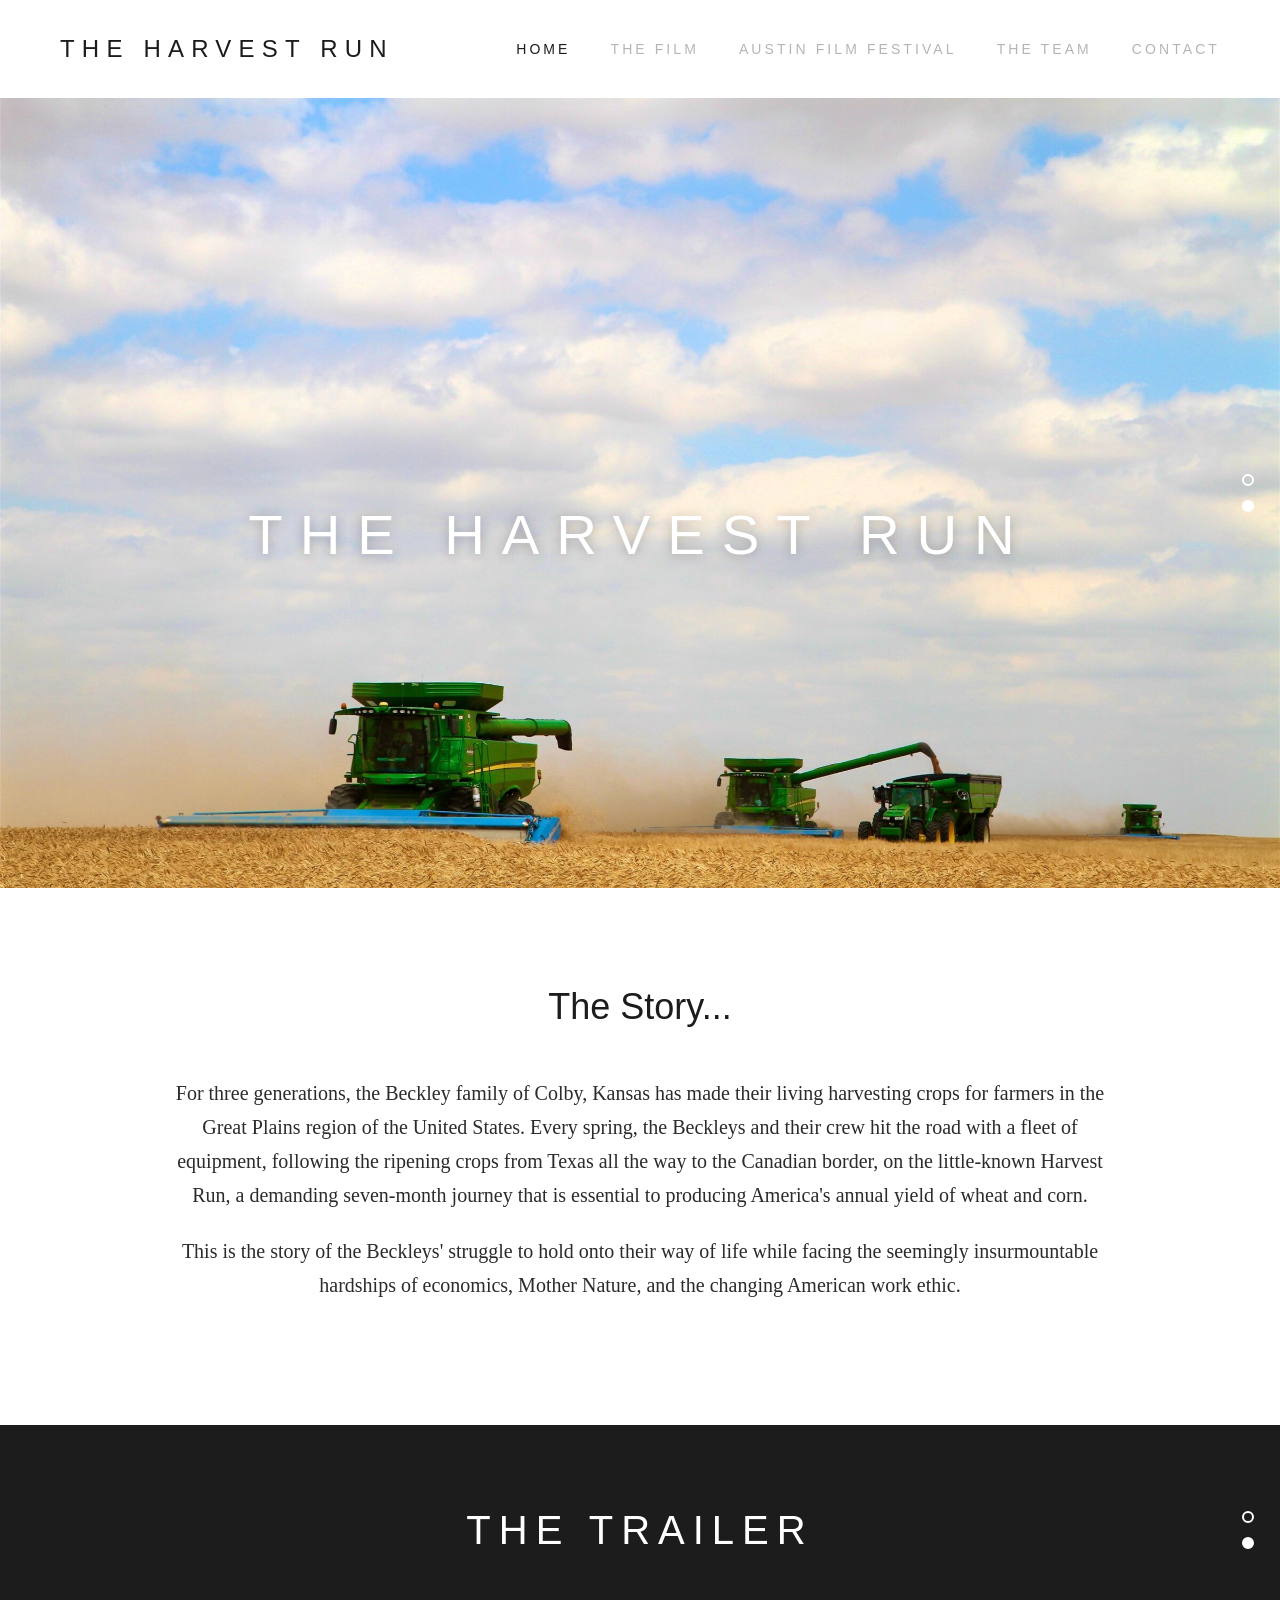
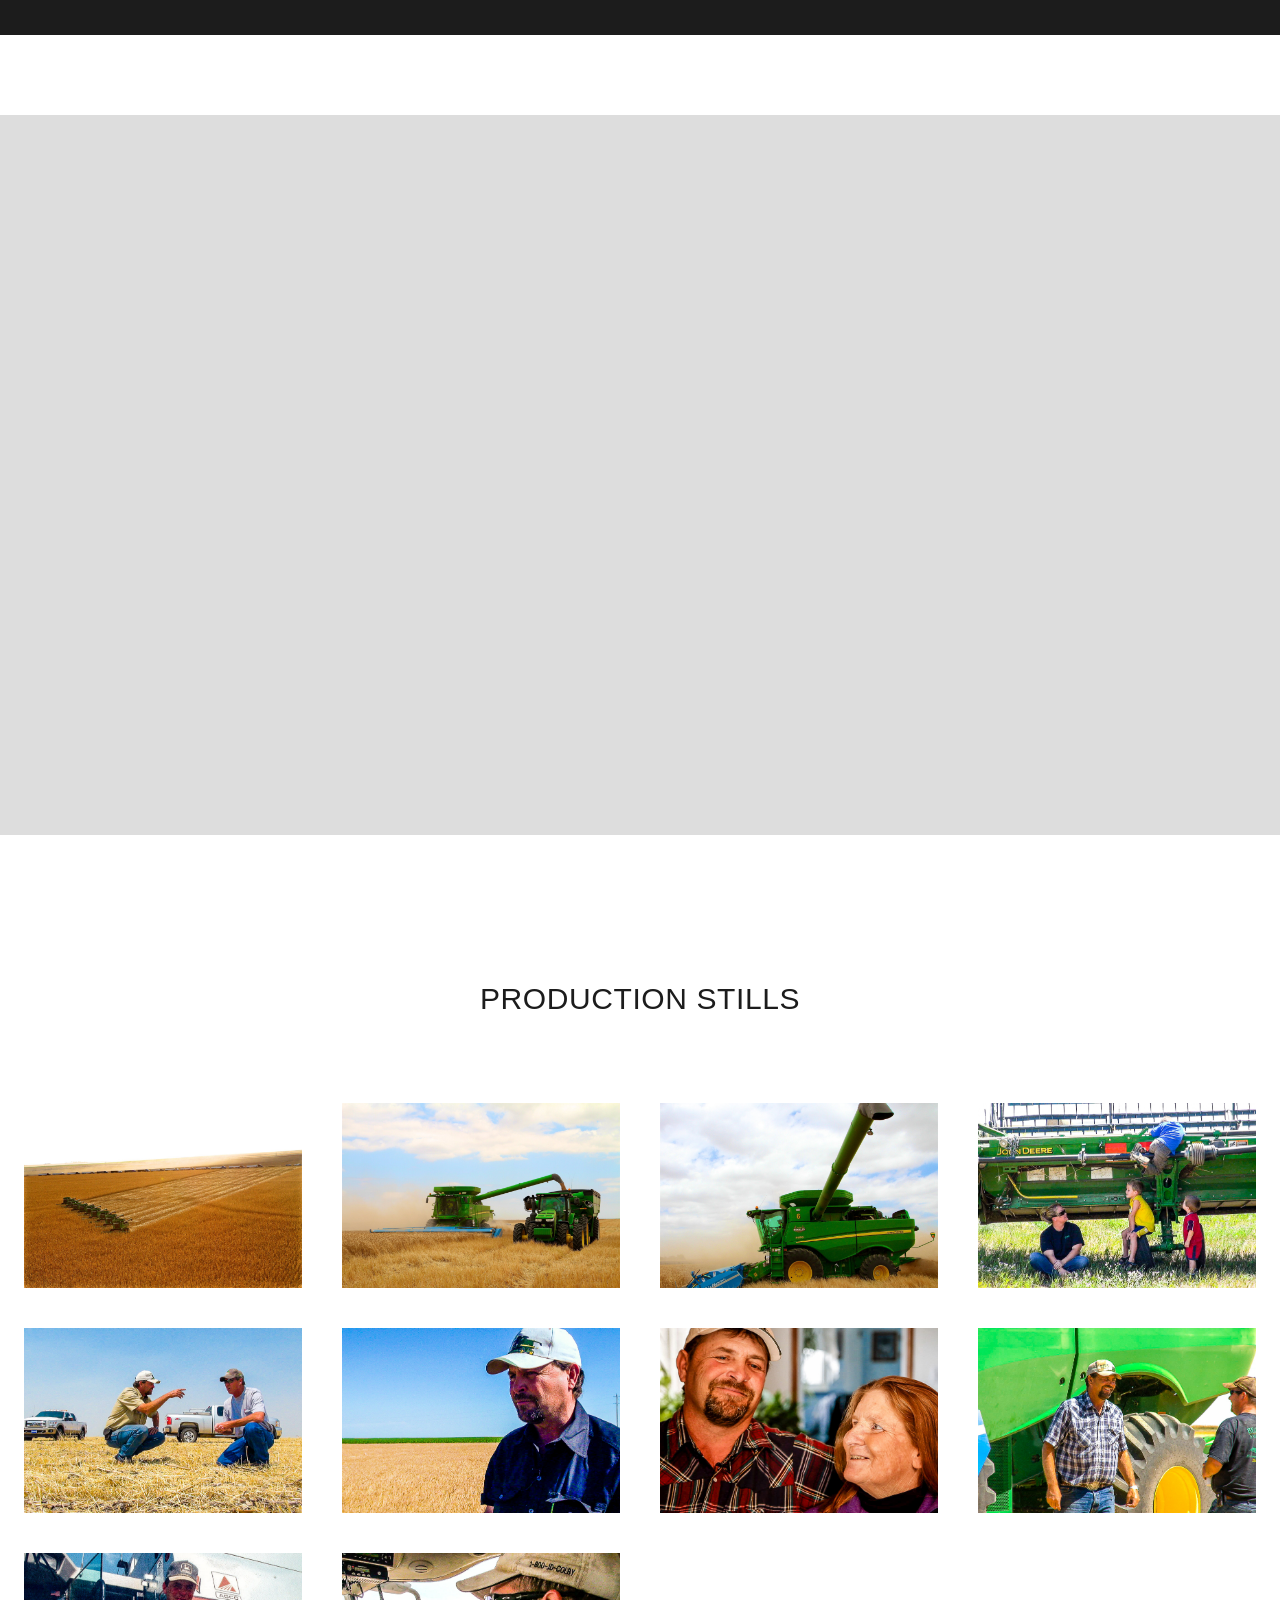
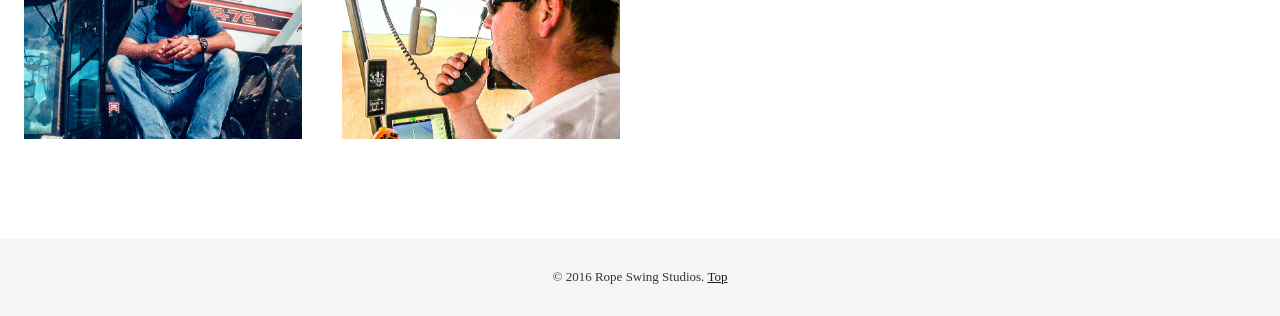
==== commit ff954972: "Add The Film page with feature film embed and nav link Co-Authored-By: Claude Haiku 5.5 <noreply@ant" ====
--- a/index.html
+++ b/index.html
@@ -11,6 +11,7 @@
   <h1><a href="/">The Harvest Run</a></h1>
   <nav>
     <a href="/" class="active">Home</a>
+    <a href="/the-film">The Film</a>
     <a href="/aff2016">Austin Film Festival</a>
     <a href="/the-team">The Team</a>
     <a href="/contact">Contact</a>
--- a/style.css
+++ b/style.css
@@ -73,24 +73,29 @@
 .team p { font-size: 20px; line-height: 1.7; color: #2b2b2b; margin: 0 0 1.4rem; }
 
 /* Contact page */
-.contact { max-width: 700px; margin: 0 auto; padding: 100px 24px 100px; }
+.contact { max-width: 640px; margin: 0 auto; padding: 56px 24px 56px; }
 .contact .thanks { font-family: "Helvetica Neue", Helvetica, Arial, sans-serif; font-weight: 300; font-size: 52px; color: #1c1c1c; text-align: center; margin: 0 0 30px; text-transform: none; letter-spacing: 0; }
-.contact .lede { font-family: "Helvetica Neue", Helvetica, Arial, sans-serif; font-weight: 300; font-size: 20px; letter-spacing: 0.2em; text-transform: uppercase; color: #1c1c1c; text-align: center; line-height: 1.6; margin: 0 0 80px; }
-.contact-form { display: flex; flex-direction: column; gap: 34px; }
-.contact-form .field, .contact-form fieldset { border: 0; margin: 0; padding: 0; display: flex; flex-direction: column; gap: 10px; }
-.contact-form span, .contact-form legend { font-size: 20px; color: #1c1c1c; }
+.contact .lede { font-family: "Helvetica Neue", Helvetica, Arial, sans-serif; font-weight: 300; font-size: 20px; letter-spacing: 0.2em; text-transform: uppercase; color: #1c1c1c; text-align: center; line-height: 1.6; margin: 0 0 36px; }
+.contact-form { display: flex; flex-direction: column; gap: 18px; }
+.contact-form .field, .contact-form fieldset { border: 0; margin: 0; padding: 0; display: flex; flex-direction: column; gap: 6px; }
+.contact-form span, .contact-form legend { font-size: 17px; color: #1c1c1c; }
 .contact-form em { font-style: normal; color: #6b6b6b; font-size: 16px; }
 .contact-form .row { display: grid; grid-template-columns: 1fr 1fr; gap: 20px; }
-.contact-form .row label { display: flex; flex-direction: column; gap: 10px; }
-.contact-form input, .contact-form textarea { width: 100%; padding: 14px; font-family: inherit; font-size: 18px; color: #1c1c1c; background: #fafafa; border: 1px solid #9a9a9a; border-radius: 0; }
+.contact-form .row label { display: flex; flex-direction: column; gap: 6px; }
+.contact-form input, .contact-form textarea { width: 100%; padding: 9px 12px; font-family: inherit; font-size: 16px; color: #1c1c1c; background: #fafafa; border: 1px solid #9a9a9a; border-radius: 0; }
 .contact-form input:focus, .contact-form textarea:focus { outline: 2px solid #1c1c1c; outline-offset: -1px; }
-.contact-form button { align-self: flex-start; padding: 18px 48px; font-family: "Helvetica Neue", Helvetica, Arial, sans-serif; font-size: 15px; letter-spacing: 0.2em; text-transform: uppercase; background: #1c1c1c; color: #ffffff; border: 3px solid #1c1c1c; cursor: pointer; }
+.contact-form button { align-self: flex-start; padding: 14px 40px; font-family: "Helvetica Neue", Helvetica, Arial, sans-serif; font-size: 15px; letter-spacing: 0.2em; text-transform: uppercase; background: #1c1c1c; color: #ffffff; border: 3px solid #1c1c1c; cursor: pointer; }
 .contact-form button:hover { background: #ffffff; color: #1c1c1c; }
 @media (max-width: 720px) {
   .contact .thanks { font-size: 36px; }
   .contact .lede { font-size: 16px; }
   .contact-form .row { grid-template-columns: 1fr; }
 }
+
+/* The Film page */
+.film { max-width: 1400px; margin: 80px auto; padding: 0 24px; }
+.film .video { position: relative; aspect-ratio: 16 / 9; background: #ddd; }
+.film iframe { position: absolute; inset: 0; width: 100%; height: 100%; border: 0; }
 
 /* Inner pages */
 main { max-width: 760px; margin: 0 auto; padding: 40px 24px; }
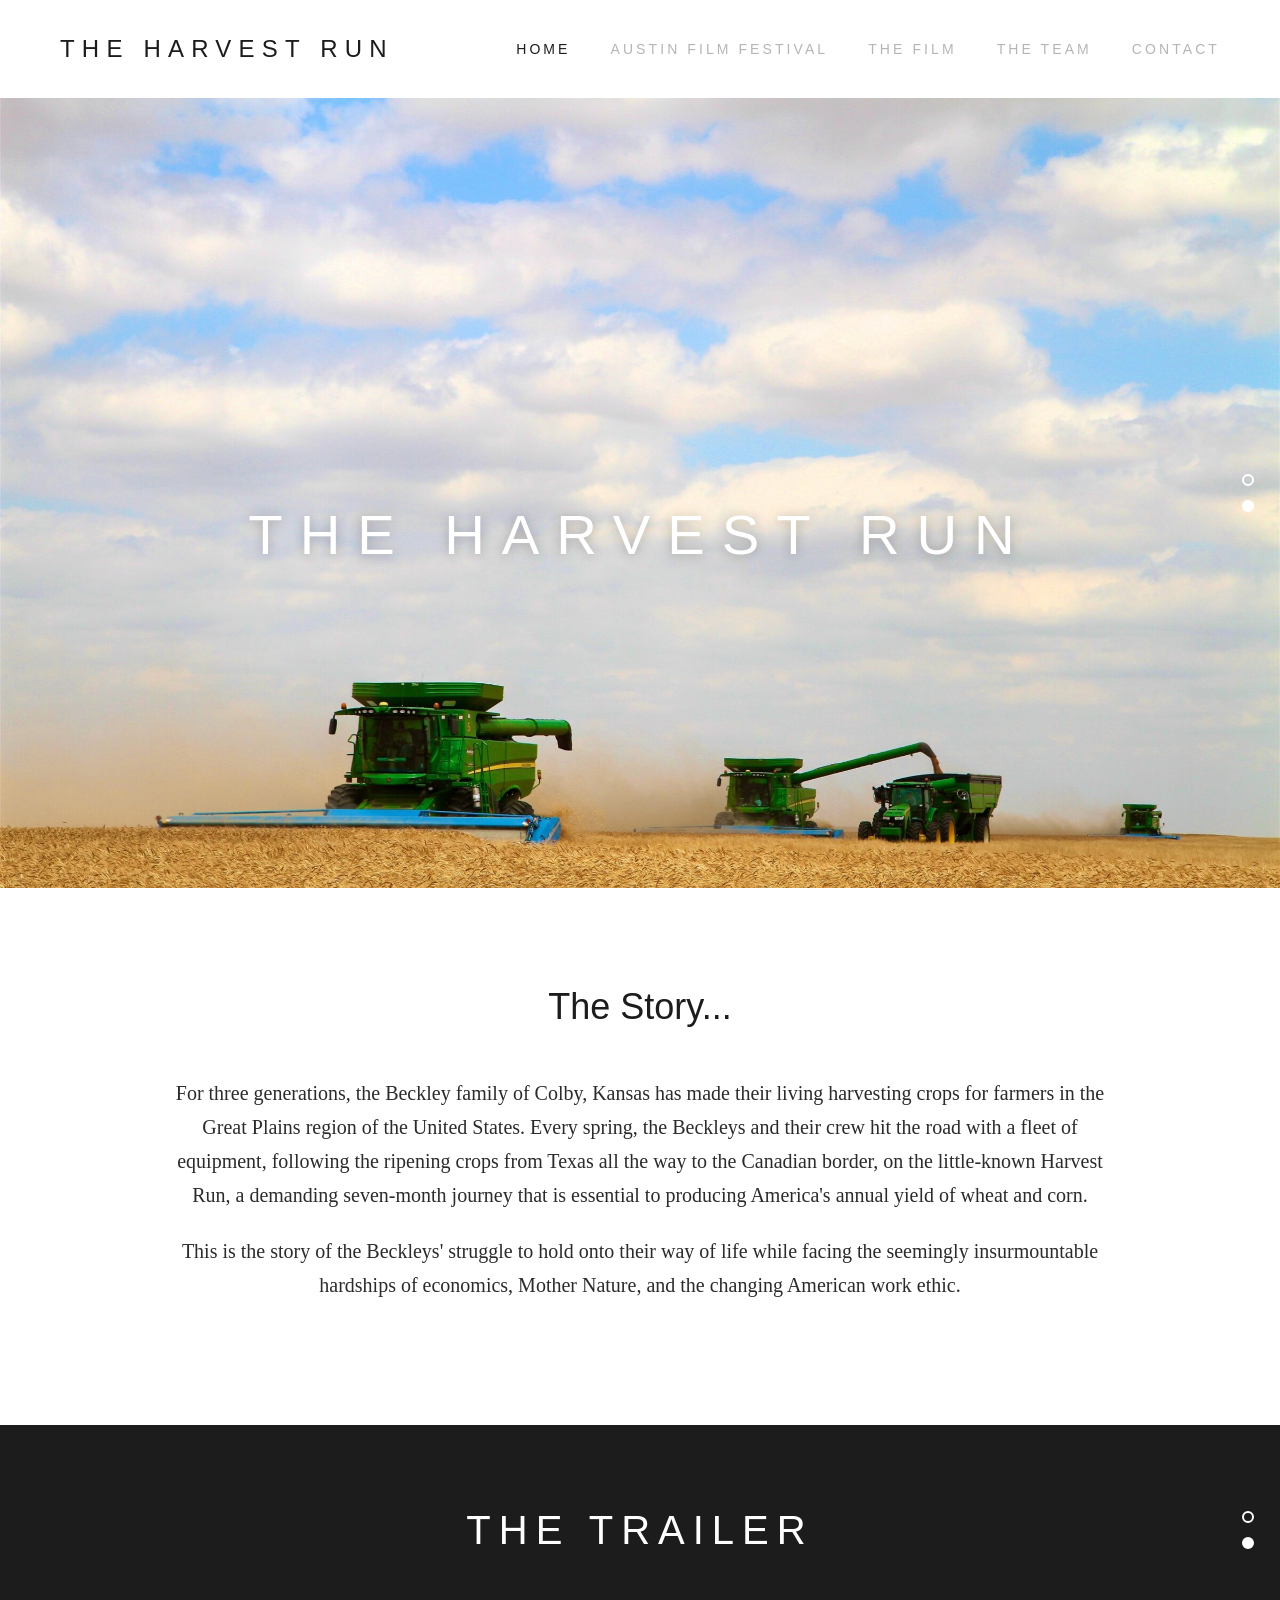
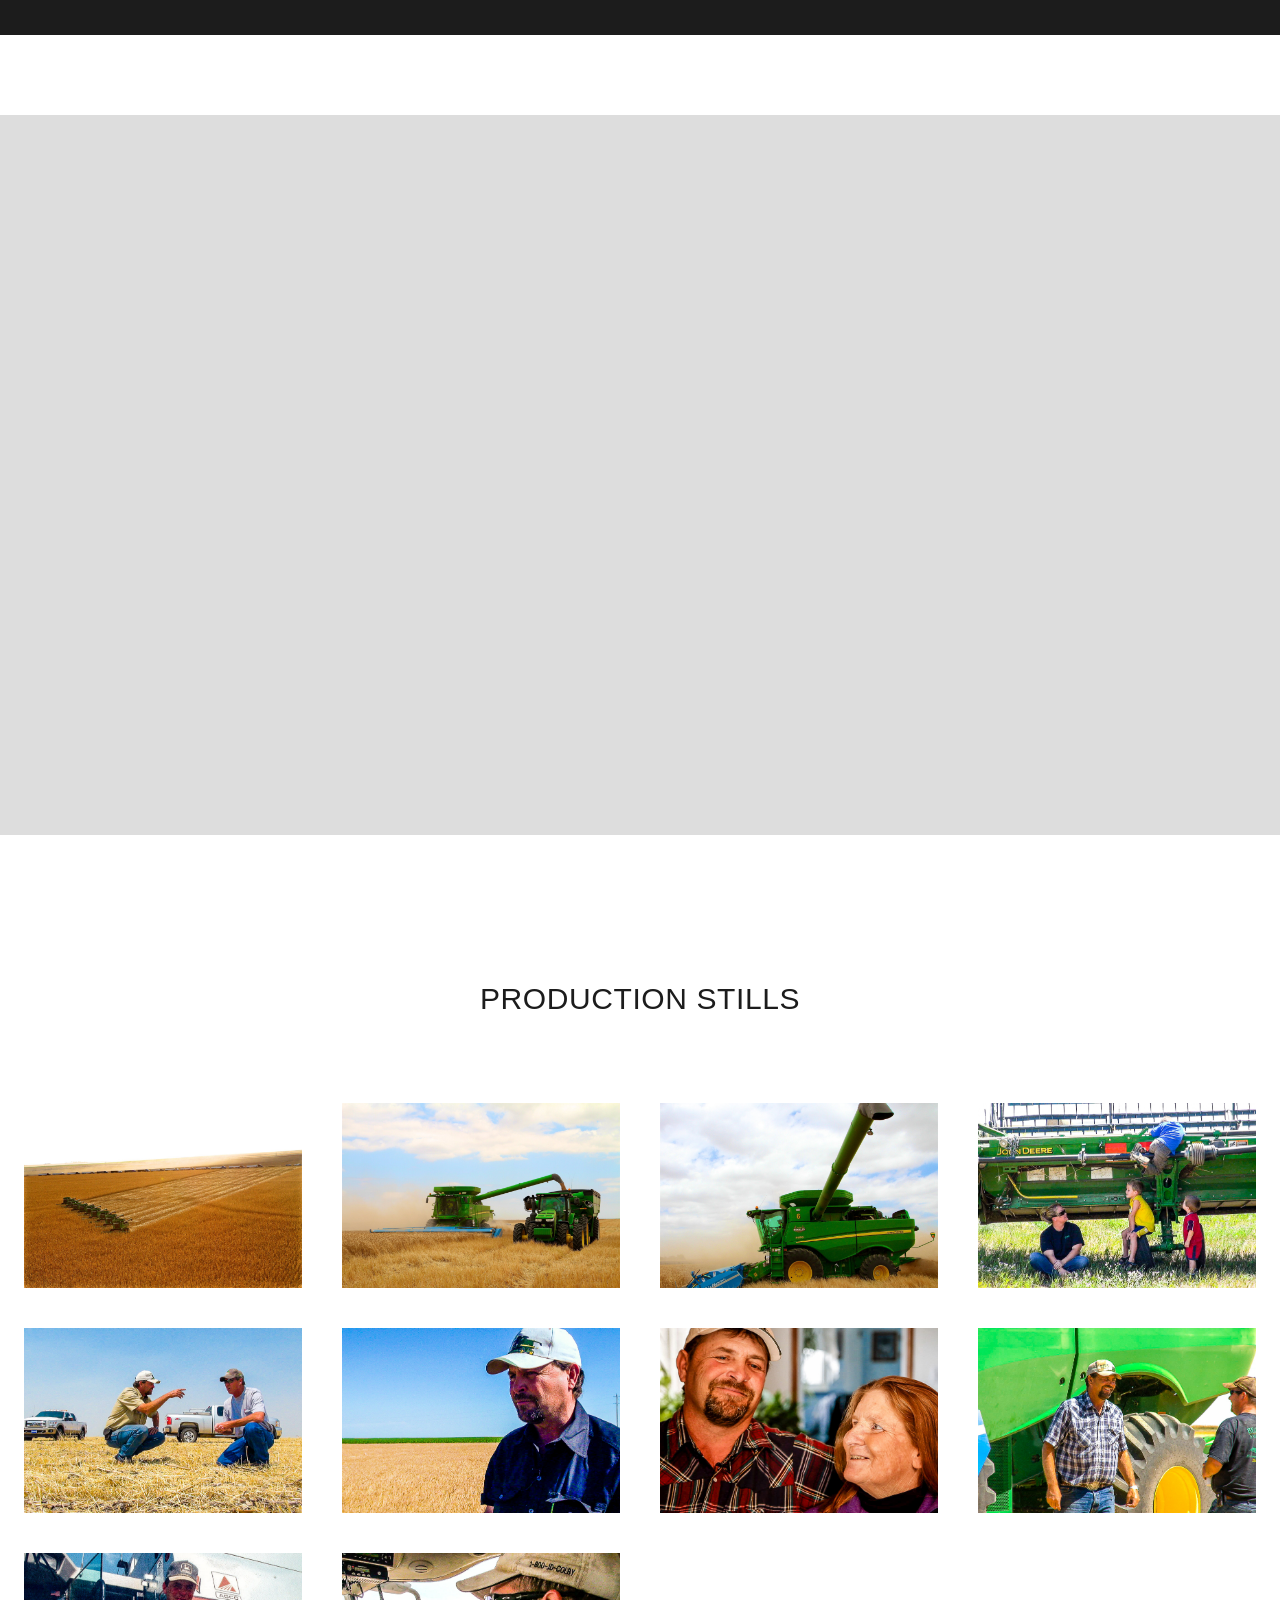
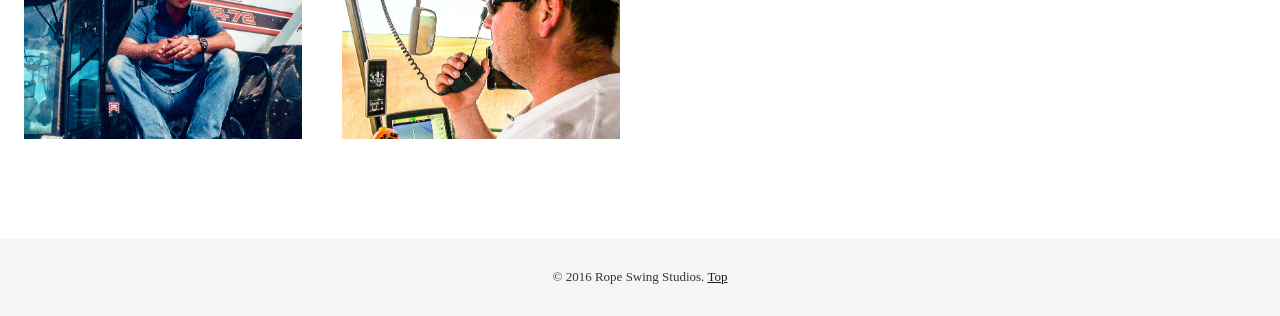
==== commit f3174a1e: "Move The Film nav item after Austin Film Festival Co-Authored-By: Claude Haiku 5.5 <noreply@anthropi" ====
--- a/index.html
+++ b/index.html
@@ -11,8 +11,8 @@
   <h1><a href="/">The Harvest Run</a></h1>
   <nav>
     <a href="/" class="active">Home</a>
+    <a href="/aff2016">Austin Film Festival</a>
     <a href="/the-film">The Film</a>
-    <a href="/aff2016">Austin Film Festival</a>
     <a href="/the-team">The Team</a>
     <a href="/contact">Contact</a>
   </nav>
